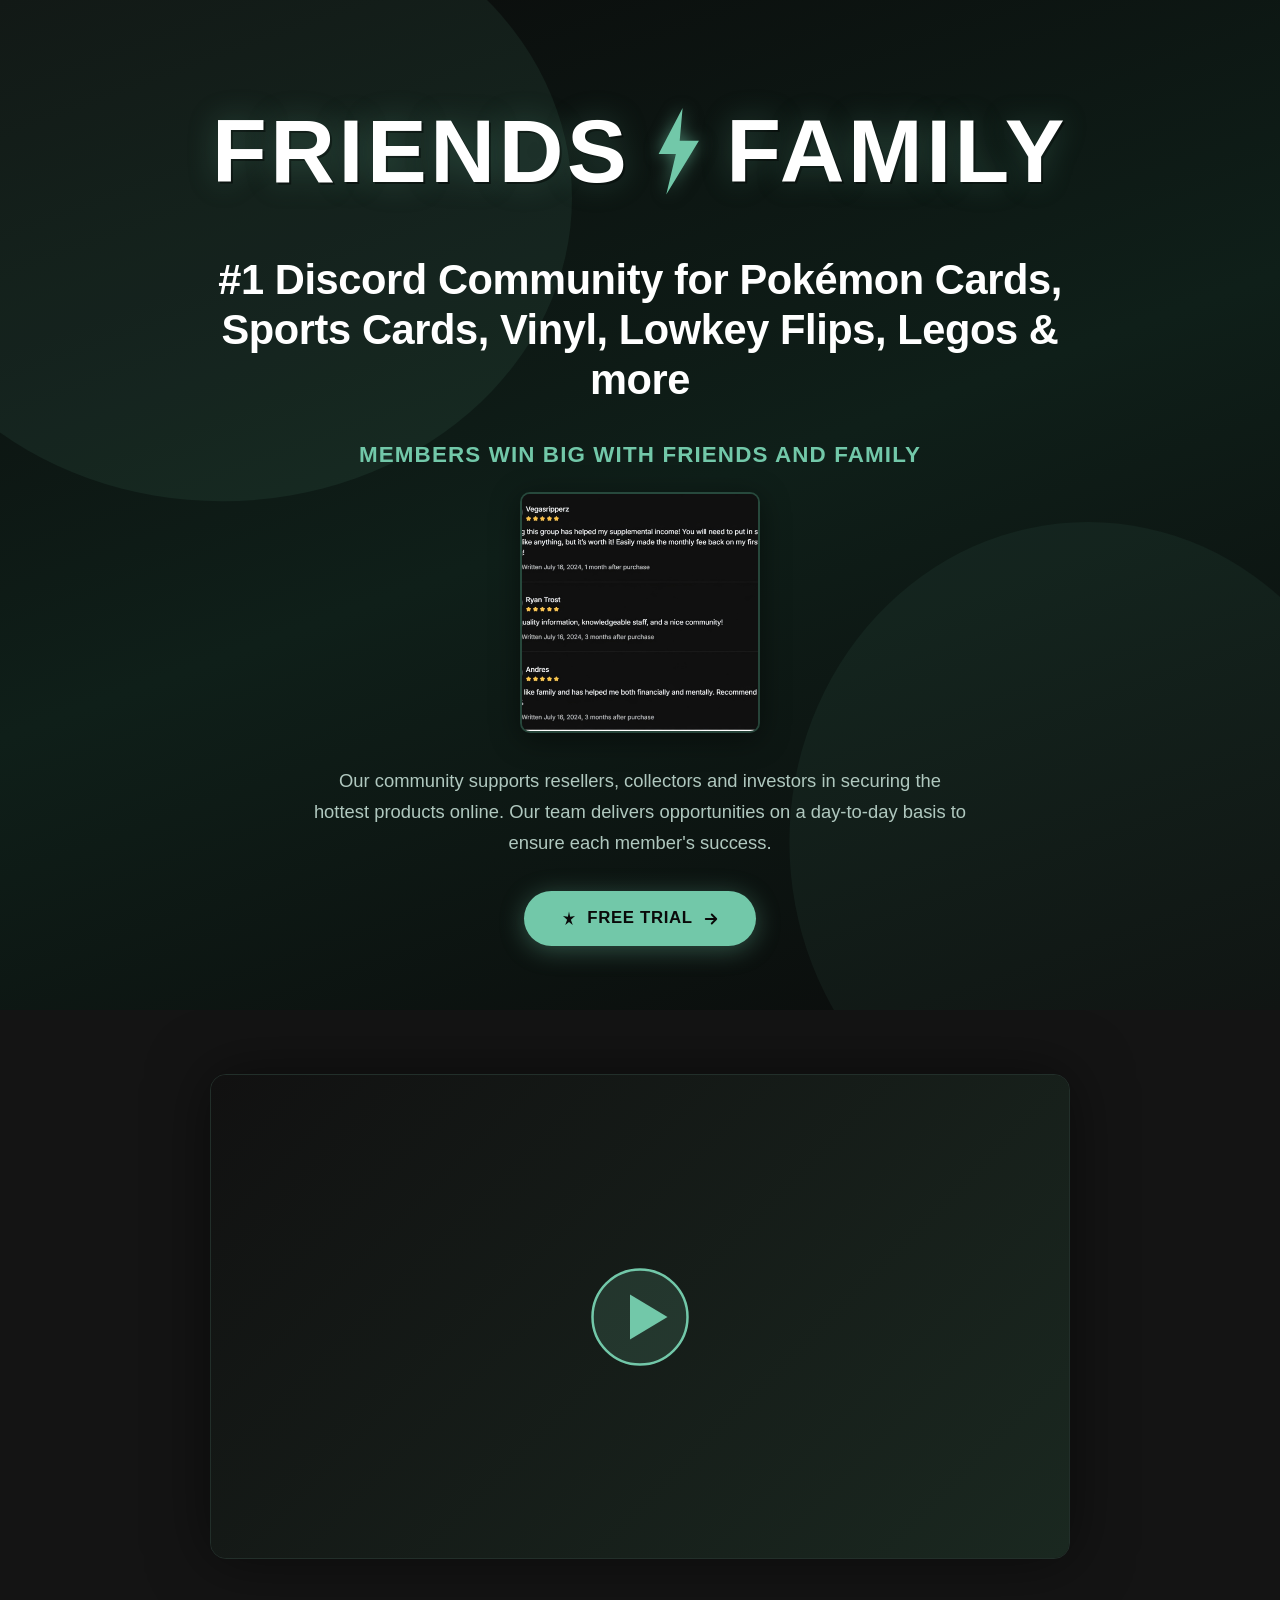
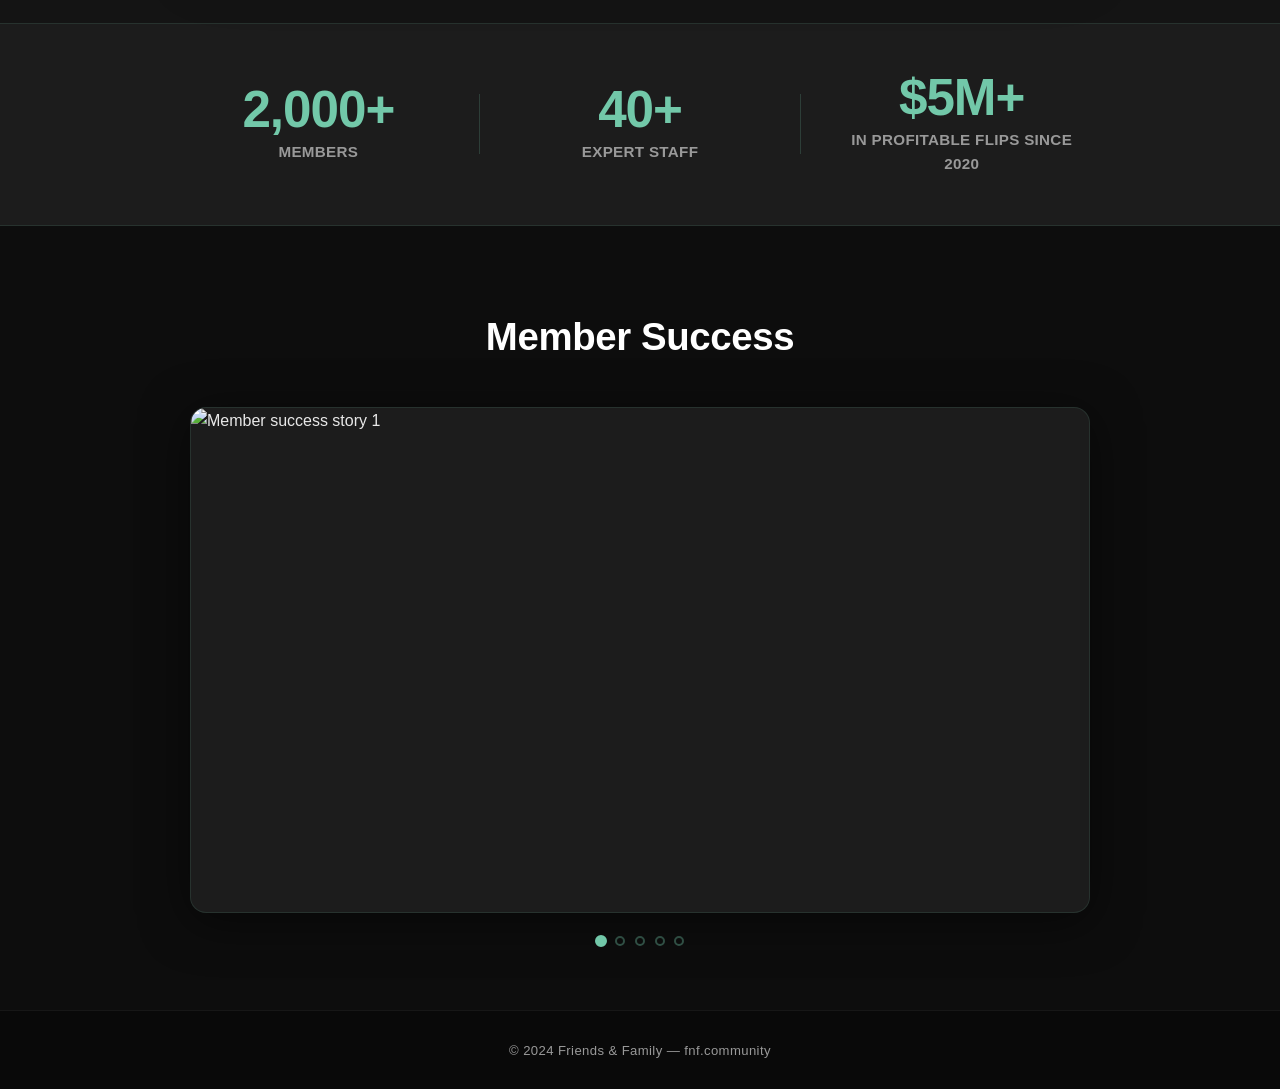
==== index.html @ 130d4a62 "Remove m1 and m5, keep only m2.jpg centered https://claude.ai/code/session_01FwGZG8piULNt3yxSwU5Fbh" ====
<!DOCTYPE html>
<html lang="en">
<head>
  <meta charset="UTF-8" />
  <meta name="viewport" content="width=device-width, initial-scale=1.0" />
  <title>Friends &amp; Family</title>
  <meta name="description" content="Friends &amp; Family — fnf.community" />
  <link rel="canonical" href="https://fnf.community/" />
  <meta property="og:title" content="Friends &amp; Family" />
  <meta property="og:url" content="https://fnf.community/" />
  <meta property="og:type" content="website" />
  <link rel="stylesheet" href="style.css" />
</head>
<body>

  <!-- ===== HERO BANNER ===== -->
  <section class="hero">
    <!-- Background decorative SVG blobs -->
    <svg class="hero-blob hero-blob--tl" viewBox="0 0 600 600" xmlns="http://www.w3.org/2000/svg" aria-hidden="true">
      <ellipse cx="300" cy="300" rx="300" ry="260" fill="#72c8a9" opacity="0.08"/>
    </svg>
    <svg class="hero-blob hero-blob--br" viewBox="0 0 600 600" xmlns="http://www.w3.org/2000/svg" aria-hidden="true">
      <ellipse cx="300" cy="300" rx="280" ry="300" fill="#72c8a9" opacity="0.06"/>
    </svg>

    <div class="hero-inner">
      <!-- Wordmark -->
      <div class="wordmark">
        <span class="word">FRIENDS</span>
        <svg class="bolt" viewBox="0 0 60 90" xmlns="http://www.w3.org/2000/svg" aria-hidden="true">
          <polygon points="35,0 10,48 28,48 18,90 52,34 32,34" />
        </svg>
        <span class="word">FAMILY</span>
      </div>

      <!-- Headline -->
      <h1 class="hero-headline">
        #1 Discord Community for Pokémon Cards, Sports Cards, Vinyl, Lowkey Flips, Legos &amp; more
      </h1>

      <!-- Member photos -->
      <div class="member-photos">
        <p class="member-photos-heading">Members WIN big with Friends and Family</p>
        <div class="member-photos-row">
          <img src="m2.jpg" alt="Member win" class="member-photo" />
        </div>
      </div>

      <!-- Sub-copy -->
      <p class="hero-sub">
        Our community supports resellers, collectors and investors in securing the hottest products online.
        Our team delivers opportunities on a day-to-day basis to ensure each member's success.
      </p>

      <!-- CTA Button -->
      <a class="cta-btn" href="https://tinyurl.com/tcgfree5" target="_blank" rel="noopener noreferrer">
        <!-- Left sparkle SVG -->
        <svg class="btn-svg btn-svg--left" viewBox="0 0 24 24" xmlns="http://www.w3.org/2000/svg" aria-hidden="true">
          <path d="M12 2 L13.5 9 L20 8 L14.5 13 L17 20 L12 16 L7 20 L9.5 13 L4 8 L10.5 9 Z"/>
        </svg>
        <span>Free Trial</span>
        <!-- Right arrow SVG -->
        <svg class="btn-svg btn-svg--right" viewBox="0 0 24 24" xmlns="http://www.w3.org/2000/svg" aria-hidden="true">
          <path d="M5 12 H19 M13 6 L19 12 L13 18" stroke-width="2.5" stroke-linecap="round" stroke-linejoin="round"/>
        </svg>
      </a>
    </div>
  </section>

  <!-- ===== VIDEO SECTION ===== -->
  <section class="video-section">
    <div class="video-wrapper">
      <div class="video-placeholder">
        <svg class="play-icon" viewBox="0 0 80 80" xmlns="http://www.w3.org/2000/svg" aria-hidden="true">
          <circle cx="40" cy="40" r="38" fill="rgba(114,200,169,0.15)" stroke="#72c8a9" stroke-width="2"/>
          <polygon points="32,22 32,58 62,40" fill="#72c8a9"/>
        </svg>
      </div>
    </div>
  </section>

  <!-- ===== STATS STRIP ===== -->
  <section class="stats-strip">
    <div class="stats-inner">
      <div class="stat">
        <span class="stat-number">2,000+</span>
        <span class="stat-label">Members</span>
      </div>
      <div class="stat-divider" aria-hidden="true"></div>
      <div class="stat">
        <span class="stat-number">40+</span>
        <span class="stat-label">Expert Staff</span>
      </div>
      <div class="stat-divider" aria-hidden="true"></div>
      <div class="stat">
        <span class="stat-number">$5M+</span>
        <span class="stat-label">in profitable flips since 2020</span>
      </div>
    </div>
  </section>

  <!-- ===== MEMBER SUCCESS CAROUSEL ===== -->
  <section class="member-success">
    <h2 class="section-title">Member Success</h2>
    <div class="carousel" role="region" aria-label="Member success stories">
      <div class="carousel-track">
        <div class="carousel-slide active">
          <img src="t1.png" alt="Member success story 1" />
        </div>
        <div class="carousel-slide">
          <img src="t2.png" alt="Member success story 2" />
        </div>
        <div class="carousel-slide">
          <img src="t3.png" alt="Member success story 3" />
        </div>
        <div class="carousel-slide">
          <img src="t4.png" alt="Member success story 4" />
        </div>
        <div class="carousel-slide">
          <img src="t5.png" alt="Member success story 5" />
        </div>
      </div>
      <!-- Dot indicators -->
      <div class="carousel-dots" aria-hidden="true">
        <button class="dot active" data-index="0"></button>
        <button class="dot" data-index="1"></button>
        <button class="dot" data-index="2"></button>
        <button class="dot" data-index="3"></button>
        <button class="dot" data-index="4"></button>
      </div>
    </div>
  </section>

  <!-- ===== FOOTER ===== -->
  <footer class="site-footer">
    <p>&copy; 2024 Friends &amp; Family &mdash; fnf.community</p>
  </footer>

  <script>
    (function () {
      const slides = document.querySelectorAll('.carousel-slide');
      const dots   = document.querySelectorAll('.dot');
      let current  = 0;

      function goTo(idx) {
        slides[current].classList.remove('active');
        dots[current].classList.remove('active');
        current = (idx + slides.length) % slides.length;
        slides[current].classList.add('active');
        dots[current].classList.add('active');
      }

      // Auto-advance every 1.5 s
      let timer = setInterval(() => goTo(current + 1), 1500);

      // Dot click
      dots.forEach(dot => {
        dot.addEventListener('click', () => {
          clearInterval(timer);
          goTo(Number(dot.dataset.index));
          timer = setInterval(() => goTo(current + 1), 1500);
        });
      });
    })();
  </script>

</body>
</html>
---- style.css ----
/* ===========================
   RESET & BASE
=========================== */
*, *::before, *::after {
  margin: 0;
  padding: 0;
  box-sizing: border-box;
}

:root {
  --green:   #72c8a9;
  --green-d: #4faa8a;
  --dark:    #0d0d0d;
  --dark-2:  #141414;
  --dark-3:  #1c1c1c;
  --text:    #e8e8e8;
  --muted:   #999;
  --white:   #ffffff;
}

html { scroll-behavior: smooth; }

body {
  font-family: 'Arial', 'Helvetica Neue', sans-serif;
  background-color: var(--dark);
  color: var(--text);
  line-height: 1.6;
  overflow-x: hidden;
}

/* ===========================
   HERO BANNER
=========================== */
.hero {
  position: relative;
  min-height: 100vh;
  display: flex;
  align-items: center;
  justify-content: center;
  background: linear-gradient(160deg, #0a0a0a 0%, #0f1f19 50%, #0a0a0a 100%);
  overflow: hidden;
  padding: 5rem 2rem 4rem;
}

/* Decorative blobs */
.hero-blob {
  position: absolute;
  pointer-events: none;
}
.hero-blob--tl {
  top: -15%;
  left: -10%;
  width: clamp(300px, 55vw, 700px);
}
.hero-blob--br {
  bottom: -15%;
  right: -10%;
  width: clamp(280px, 50vw, 650px);
}

.hero-inner {
  position: relative;
  z-index: 1;
  display: flex;
  flex-direction: column;
  align-items: center;
  text-align: center;
  max-width: 860px;
  gap: 2rem;
}

/* Wordmark */
.wordmark {
  display: flex;
  align-items: center;
  gap: clamp(0.4rem, 1.5vw, 1.2rem);
  user-select: none;
}

.word {
  font-family: 'Arial Black', 'Franklin Gothic Heavy', 'Impact', sans-serif;
  font-weight: 900;
  font-size: clamp(2.2rem, 7vw, 6.5rem);
  letter-spacing: 0.04em;
  color: var(--white);
  text-shadow:
    0 0 30px rgba(114, 200, 169, 0.25),
    2px 2px 0 rgba(0,0,0,0.6);
}

.bolt {
  width: clamp(1.6rem, 4.5vw, 4.5rem);
  flex-shrink: 0;
  fill: var(--green);
  filter:
    drop-shadow(0 0 8px rgba(114,200,169,0.6))
    drop-shadow(2px 2px 4px rgba(0,0,0,0.5));
}

/* Headline */
.hero-headline {
  font-family: 'Arial Black', 'Franklin Gothic Heavy', sans-serif;
  font-size: clamp(1.5rem, 3.5vw, 2.6rem);
  font-weight: 900;
  line-height: 1.2;
  color: var(--white);
  letter-spacing: -0.01em;
}

/* Sub-copy */
.hero-sub {
  font-size: clamp(0.95rem, 1.8vw, 1.15rem);
  color: #b0c8bf;
  max-width: 660px;
  line-height: 1.7;
}

/* CTA Button */
.cta-btn {
  display: inline-flex;
  align-items: center;
  gap: 0.6rem;
  padding: 0.9rem 2.2rem;
  background: var(--green);
  color: #0a0a0a;
  font-family: 'Arial Black', sans-serif;
  font-weight: 900;
  font-size: 1.05rem;
  letter-spacing: 0.04em;
  text-transform: uppercase;
  text-decoration: none;
  border-radius: 50px;
  transition: background 0.2s ease, transform 0.15s ease, box-shadow 0.2s ease;
  box-shadow: 0 4px 24px rgba(114,200,169,0.35);
}

.cta-btn:hover {
  background: var(--green-d);
  transform: translateY(-2px);
  box-shadow: 0 8px 32px rgba(114,200,169,0.45);
}

.cta-btn:active { transform: translateY(0); }

.btn-svg--left {
  width: 18px;
  height: 18px;
  fill: #0a0a0a;
  flex-shrink: 0;
}
.btn-svg--right {
  width: 18px;
  height: 18px;
  fill: none;
  stroke: #0a0a0a;
  flex-shrink: 0;
}

/* ===========================
   HERO MEMBER PHOTOS
=========================== */
.member-photos {
  display: flex;
  flex-direction: column;
  align-items: center;
  gap: 1.2rem;
  width: 100%;
}

.member-photos-heading {
  font-family: 'Arial Black', 'Franklin Gothic Heavy', sans-serif;
  font-size: clamp(1rem, 2.2vw, 1.4rem);
  font-weight: 900;
  color: var(--green);
  text-transform: uppercase;
  letter-spacing: 0.05em;
  text-align: center;
}

.member-photos-row {
  display: flex;
  flex-direction: row;
  justify-content: center;
  align-items: center;
  gap: clamp(0.8rem, 2vw, 1.5rem);
  width: 100%;
  flex-wrap: nowrap;
}

.member-photo {
  width: clamp(180px, 28%, 340px);
  aspect-ratio: 1 / 1;
  object-fit: cover;
  border-radius: 10px;
  border: 2px solid rgba(114,200,169,0.25);
  box-shadow: 0 6px 30px rgba(0,0,0,0.45);
  transition: transform 0.2s ease, box-shadow 0.2s ease;
  flex-shrink: 0;
}

.member-photo:hover {
  transform: translateY(-4px) scale(1.02);
  box-shadow: 0 12px 40px rgba(114,200,169,0.25);
}

/* ===========================
   VIDEO SECTION
=========================== */
.video-section {
  background: var(--dark-2);
  padding: 4rem 2rem;
  display: flex;
  justify-content: center;
}

.video-wrapper {
  width: 100%;
  max-width: 860px;
  border-radius: 16px;
  overflow: hidden;
  border: 1px solid rgba(114,200,169,0.15);
  box-shadow: 0 0 60px rgba(0,0,0,0.5);
}

.video-placeholder {
  width: 100%;
  aspect-ratio: 16 / 9;
  background: linear-gradient(135deg, #111 0%, #1a2820 100%);
  display: flex;
  align-items: center;
  justify-content: center;
}

.play-icon {
  width: clamp(60px, 10vw, 100px);
  cursor: pointer;
  transition: transform 0.2s ease;
}
.play-icon:hover { transform: scale(1.08); }

/* ===========================
   STATS STRIP
=========================== */
.stats-strip {
  background: var(--dark-3);
  border-top:    1px solid rgba(114,200,169,0.12);
  border-bottom: 1px solid rgba(114,200,169,0.12);
  padding: 3rem 2rem;
}

.stats-inner {
  max-width: 900px;
  margin: 0 auto;
  display: flex;
  align-items: center;
  justify-content: center;
  gap: 2rem;
  flex-wrap: wrap;
}

.stat {
  display: flex;
  flex-direction: column;
  align-items: center;
  text-align: center;
  flex: 1 1 200px;
  gap: 0.3rem;
}

.stat-number {
  font-family: 'Arial Black', 'Franklin Gothic Heavy', sans-serif;
  font-size: clamp(2rem, 5vw, 3.2rem);
  font-weight: 900;
  color: var(--green);
  line-height: 1;
  letter-spacing: -0.02em;
}

.stat-label {
  font-size: clamp(0.8rem, 1.5vw, 0.95rem);
  color: var(--muted);
  letter-spacing: 0.02em;
  text-transform: uppercase;
  font-weight: 600;
}

.stat-divider {
  width: 1px;
  height: 60px;
  background: rgba(114,200,169,0.2);
  flex-shrink: 0;
}

@media (max-width: 600px) {
  .stat-divider { display: none; }
  .stats-inner  { gap: 1.5rem; }
}

/* ===========================
   MEMBER SUCCESS CAROUSEL
=========================== */
.member-success {
  background: var(--dark);
  padding: 5rem 2rem 4rem;
}

.section-title {
  font-family: 'Arial Black', 'Franklin Gothic Heavy', sans-serif;
  font-size: clamp(1.6rem, 4vw, 2.4rem);
  font-weight: 900;
  color: var(--white);
  text-align: center;
  margin-bottom: 2.5rem;
  letter-spacing: -0.01em;
}

/* Carousel */
.carousel {
  position: relative;
  max-width: 900px;
  margin: 0 auto;
}

.carousel-track {
  position: relative;
  width: 100%;
  border-radius: 16px;
  overflow: hidden;
  background: var(--dark-3);
  aspect-ratio: 16 / 9;
  box-shadow: 0 8px 48px rgba(0,0,0,0.5);
  border: 1px solid rgba(114,200,169,0.12);
}

.carousel-slide {
  position: absolute;
  inset: 0;
  display: flex;
  align-items: center;
  justify-content: center;
  opacity: 0;
  transition: opacity 0.6s ease;
  pointer-events: none;
}

.carousel-slide.active {
  opacity: 1;
  pointer-events: auto;
}

.carousel-slide img {
  width: 100%;
  height: 100%;
  object-fit: cover;
  display: block;
}

/* Dots */
.carousel-dots {
  display: flex;
  justify-content: center;
  gap: 0.6rem;
  margin-top: 1.4rem;
}

.dot {
  width: 10px;
  height: 10px;
  border-radius: 50%;
  border: 2px solid rgba(114,200,169,0.4);
  background: transparent;
  cursor: pointer;
  padding: 0;
  transition: background 0.25s ease, border-color 0.25s ease, transform 0.2s ease;
}

.dot.active {
  background: var(--green);
  border-color: var(--green);
  transform: scale(1.2);
}

.dot:hover:not(.active) {
  border-color: var(--green);
}

/* ===========================
   FOOTER
=========================== */
.site-footer {
  background: #090909;
  border-top: 1px solid rgba(255,255,255,0.06);
  padding: 1.8rem 2rem;
  text-align: center;
  color: var(--muted);
  font-size: 0.82rem;
  letter-spacing: 0.03em;
}
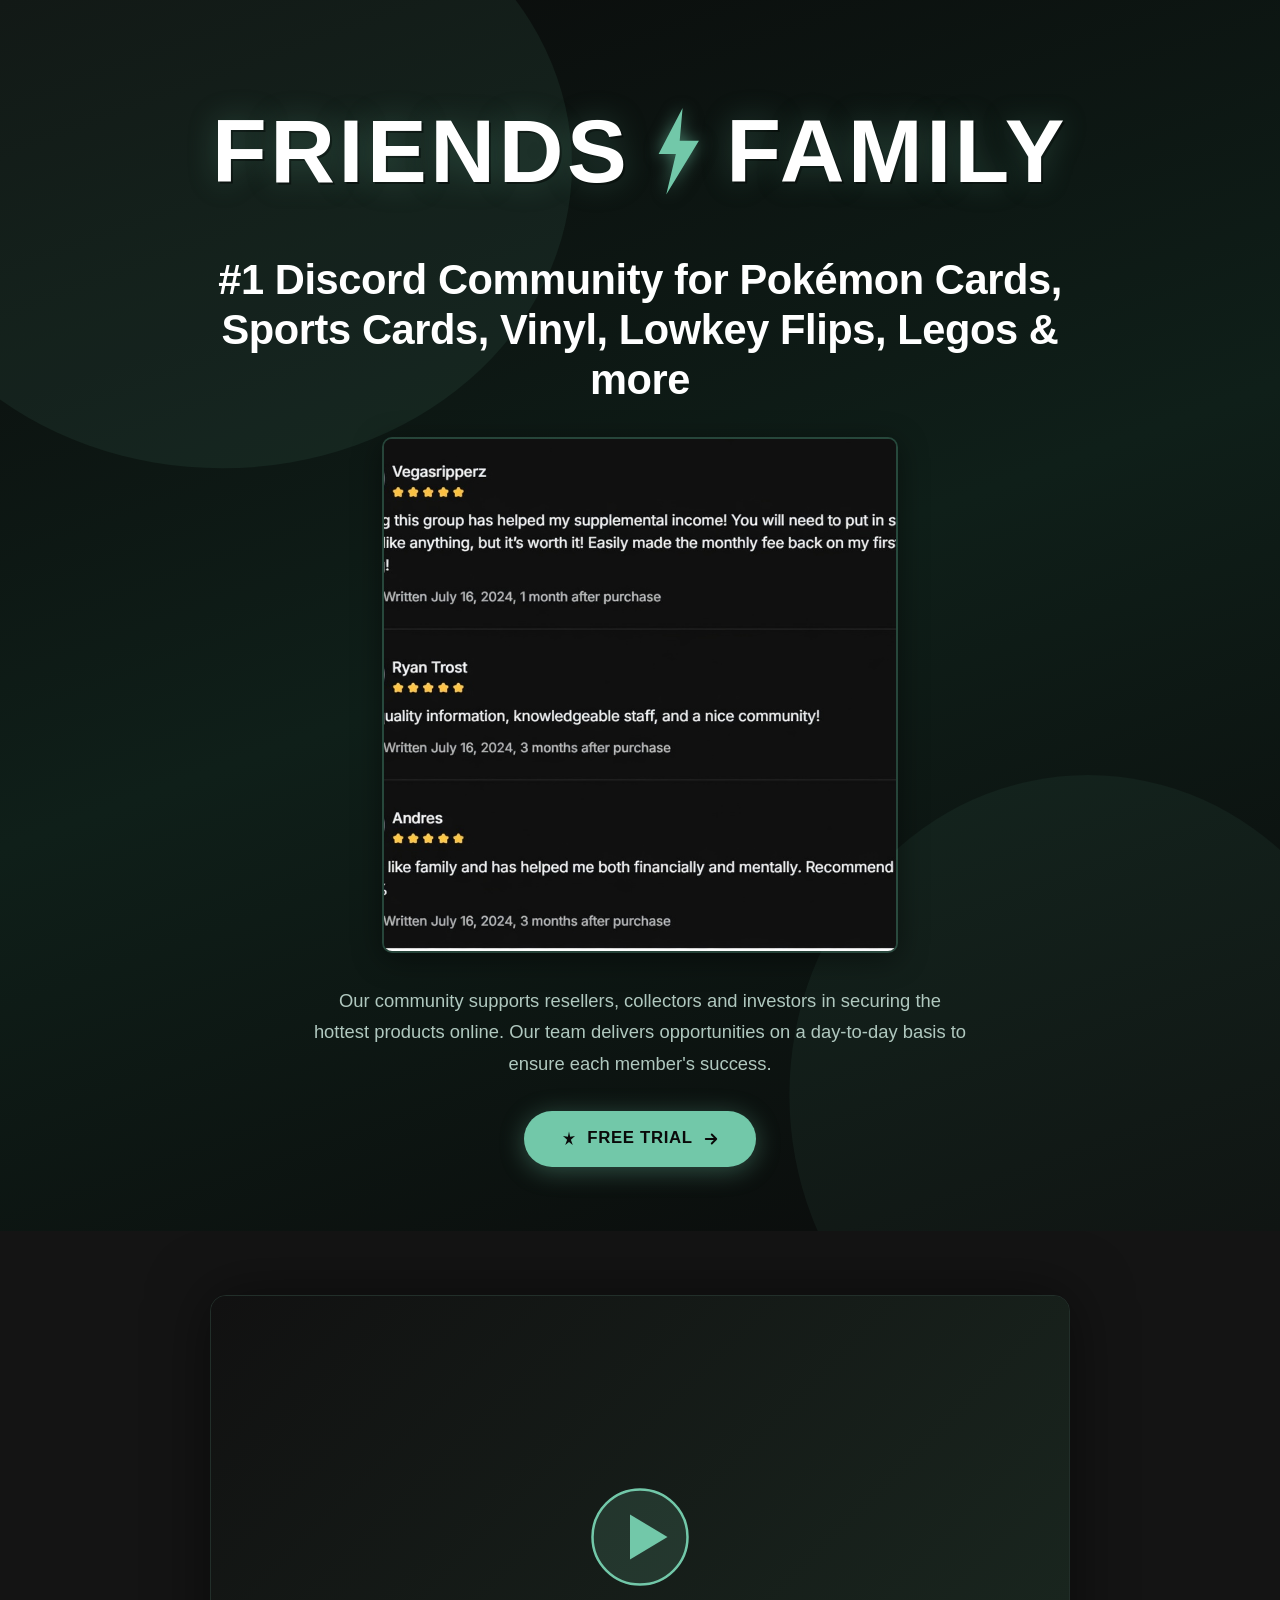
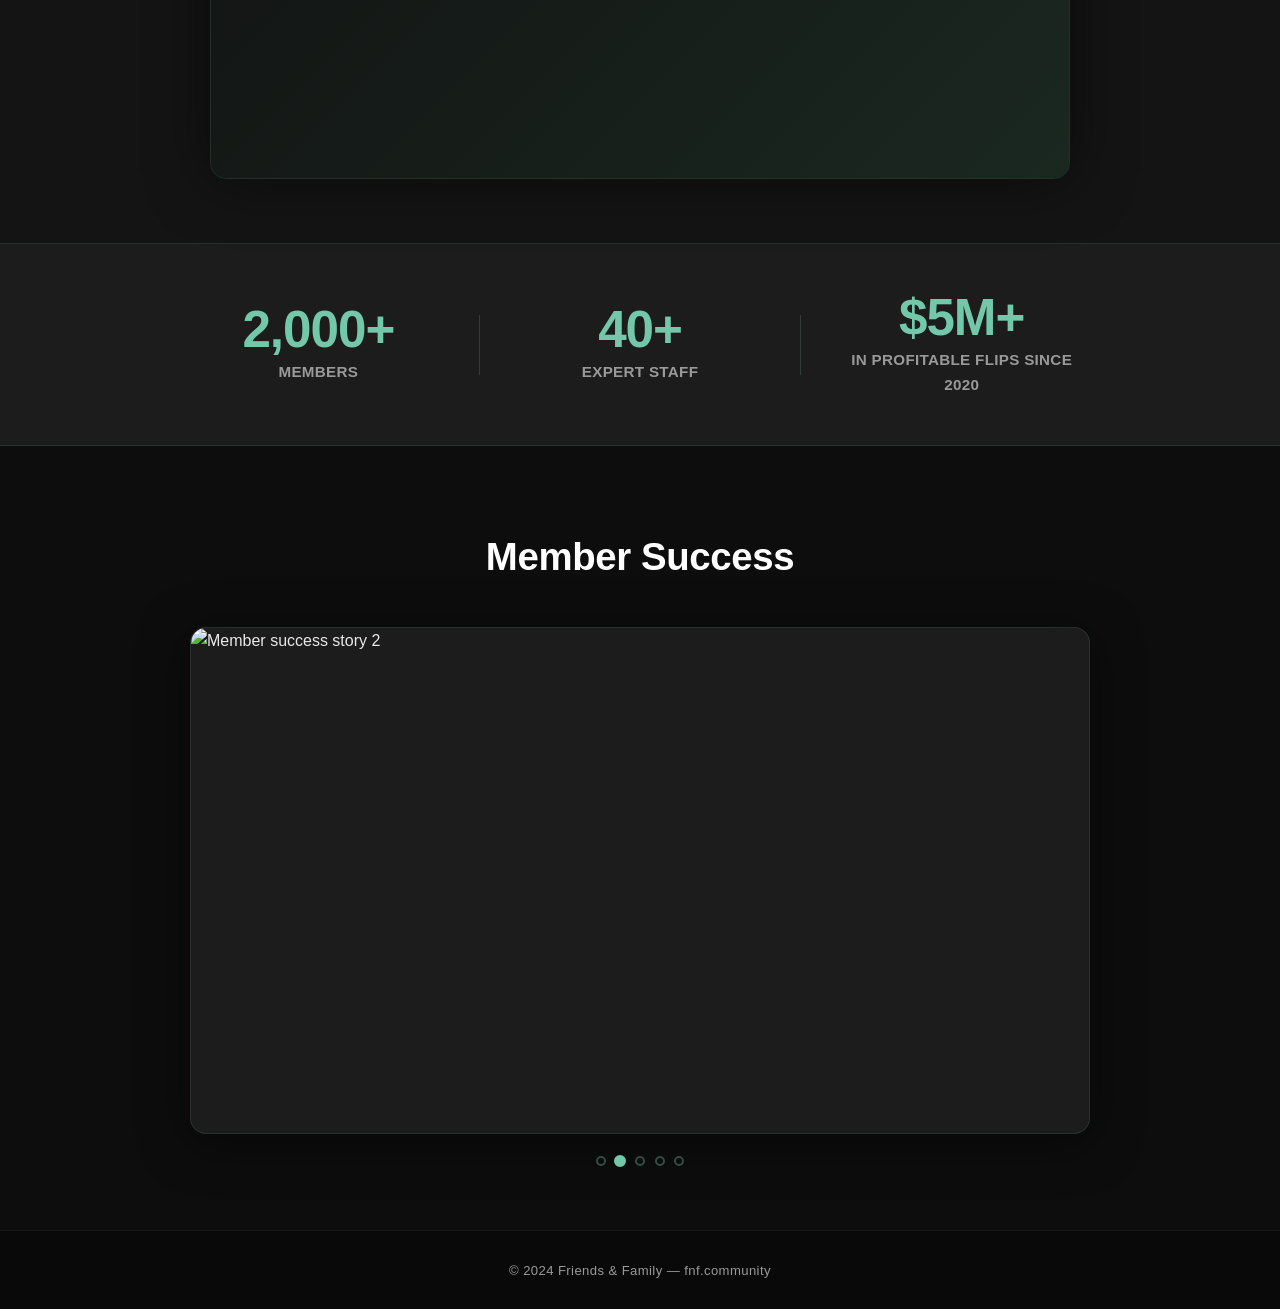
==== commit aeb7dc8d: "Remove member photos heading text https://claude.ai/code/session_01FwGZG8piULNt3yxSwU5Fbh" ====
--- a/index.html
+++ b/index.html
@@ -40,8 +40,7 @@
 
       <!-- Member photos -->
       <div class="member-photos">
-        <p class="member-photos-heading">Members WIN big with Friends and Family</p>
-        <div class="member-photos-row">
+<div class="member-photos-row">
           <img src="m2.jpg" alt="Member win" class="member-photo" />
         </div>
       </div>
--- a/style.css
+++ b/style.css
@@ -188,7 +188,7 @@
 }
 
 .member-photo {
-  width: clamp(180px, 28%, 340px);
+  width: clamp(280px, 60%, 560px);
   aspect-ratio: 1 / 1;
   object-fit: cover;
   border-radius: 10px;
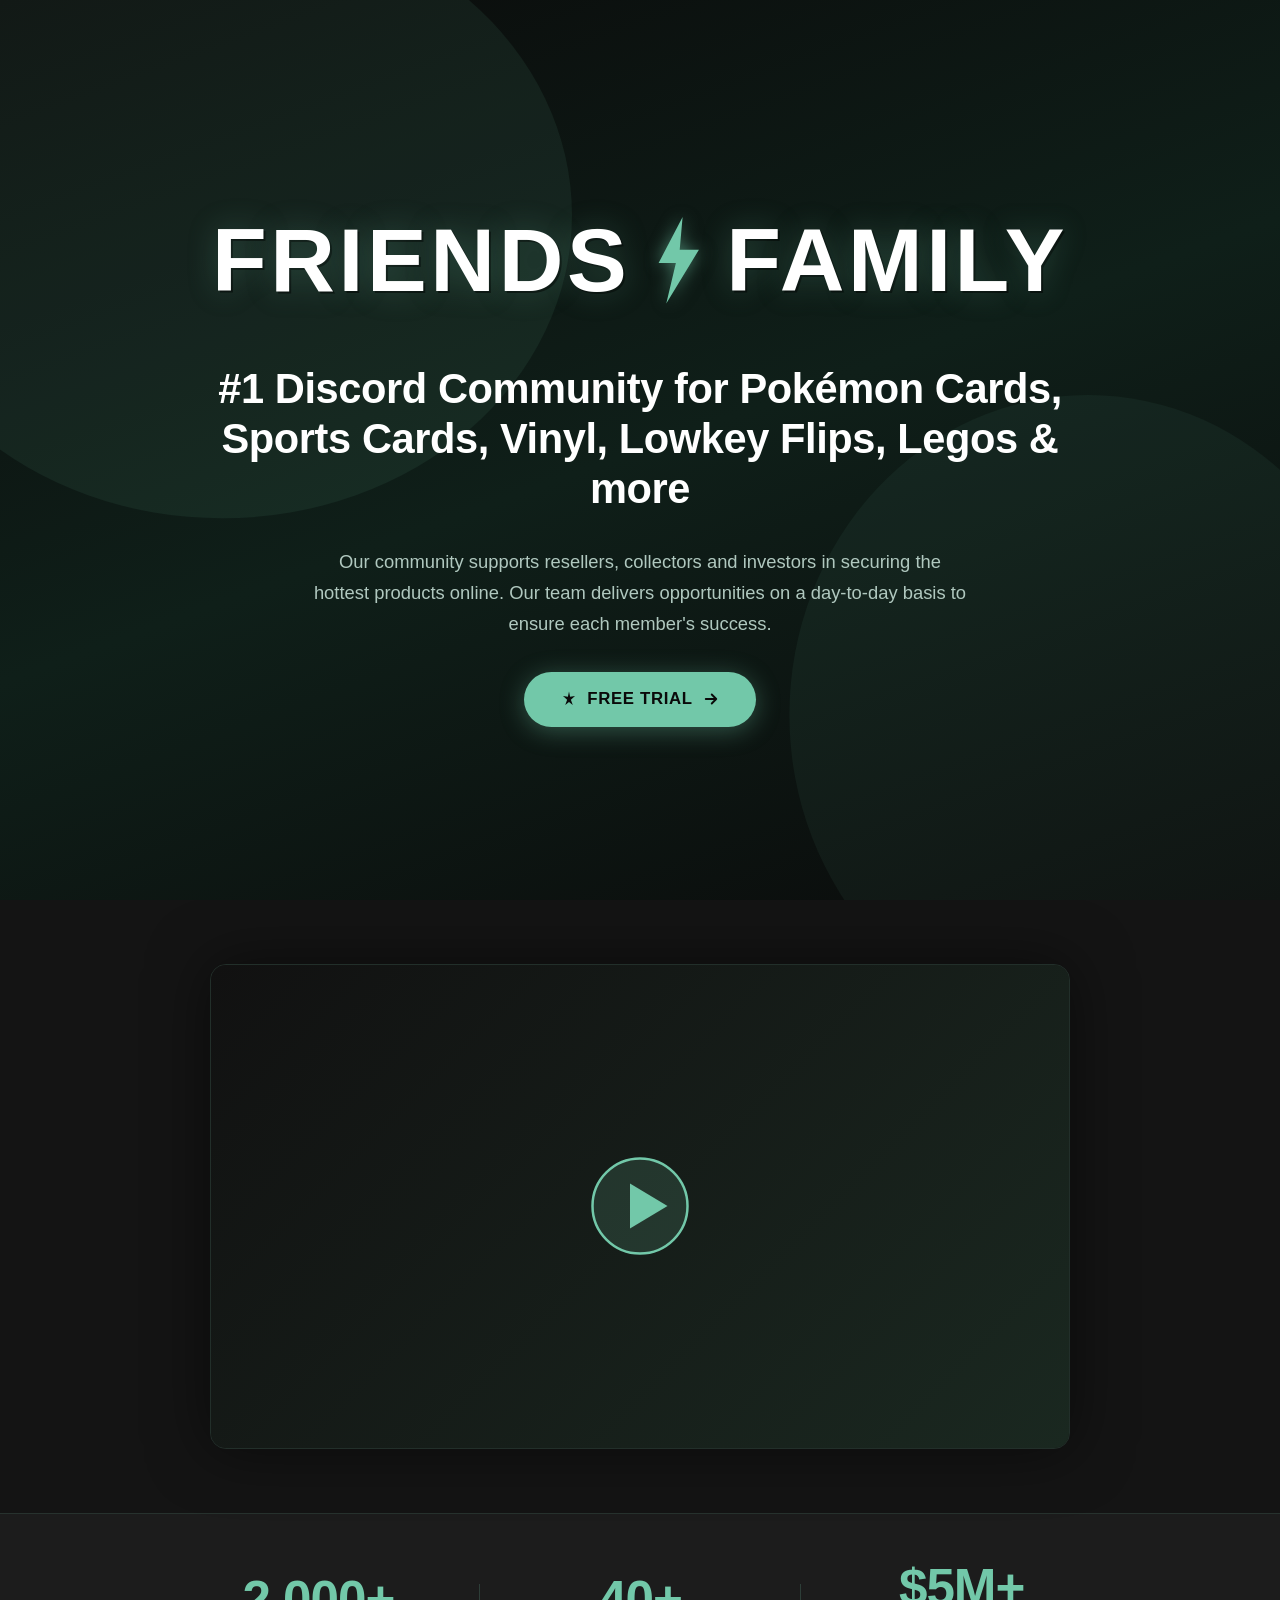
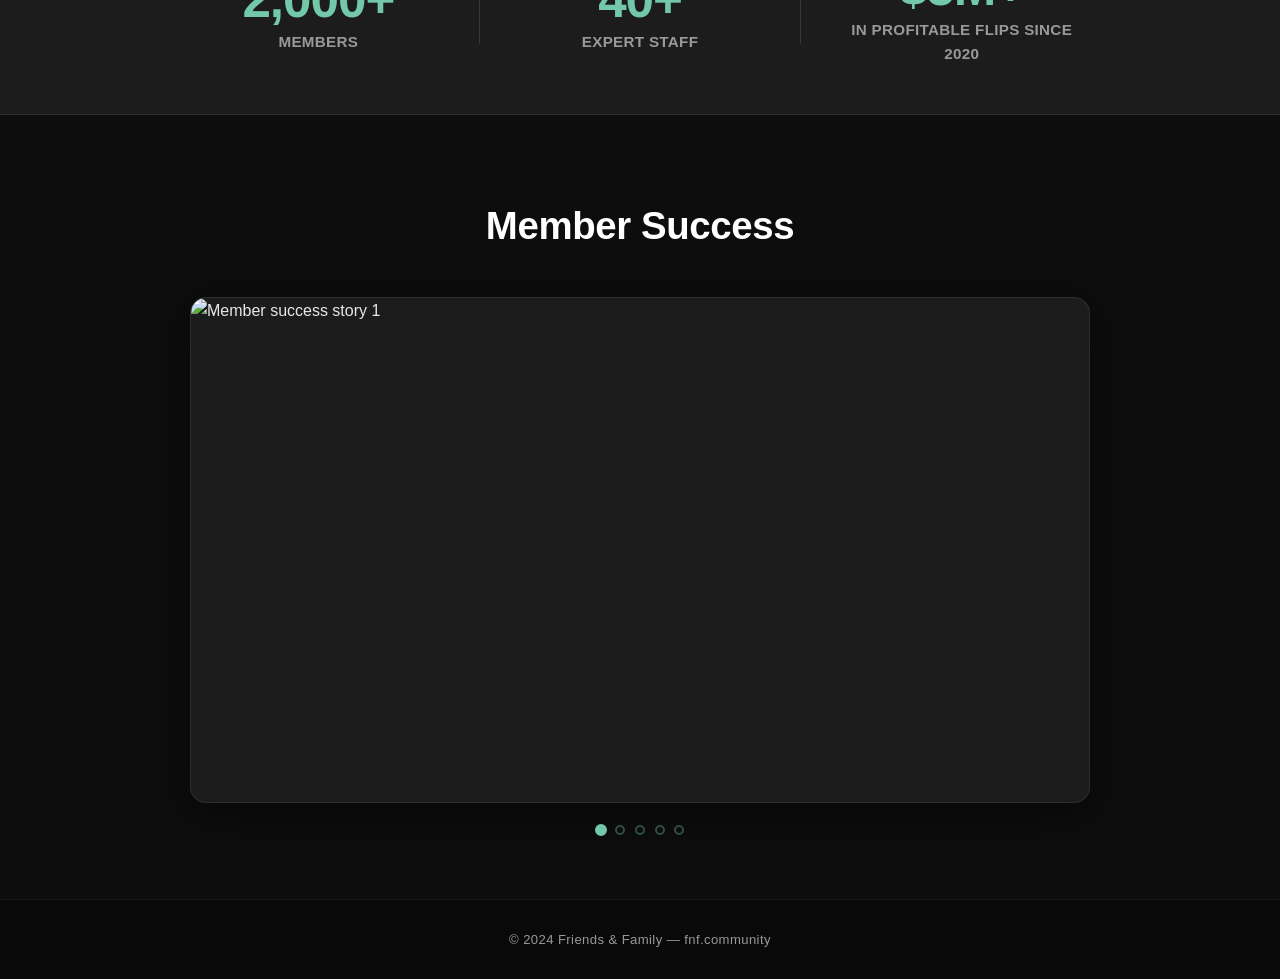
==== commit c355ca9c: "Remove member photo from hero section https://claude.ai/code/session_01R6TU8vfzauXHQHrkyyg5q9" ====
--- a/index.html
+++ b/index.html
@@ -37,13 +37,6 @@
       <h1 class="hero-headline">
         #1 Discord Community for Pokémon Cards, Sports Cards, Vinyl, Lowkey Flips, Legos &amp; more
       </h1>
-
-      <!-- Member photos -->
-      <div class="member-photos">
-<div class="member-photos-row">
-          <img src="m2.jpg" alt="Member win" class="member-photo" />
-        </div>
-      </div>
 
       <!-- Sub-copy -->
       <p class="hero-sub">
--- a/style.css
+++ b/style.css
@@ -188,9 +188,9 @@
 }
 
 .member-photo {
-  width: clamp(280px, 60%, 560px);
-  aspect-ratio: 1 / 1;
-  object-fit: cover;
+  width: clamp(360px, 85%, 860px);
+  height: auto;
+  object-fit: unset;
   border-radius: 10px;
   border: 2px solid rgba(114,200,169,0.25);
   box-shadow: 0 6px 30px rgba(0,0,0,0.45);
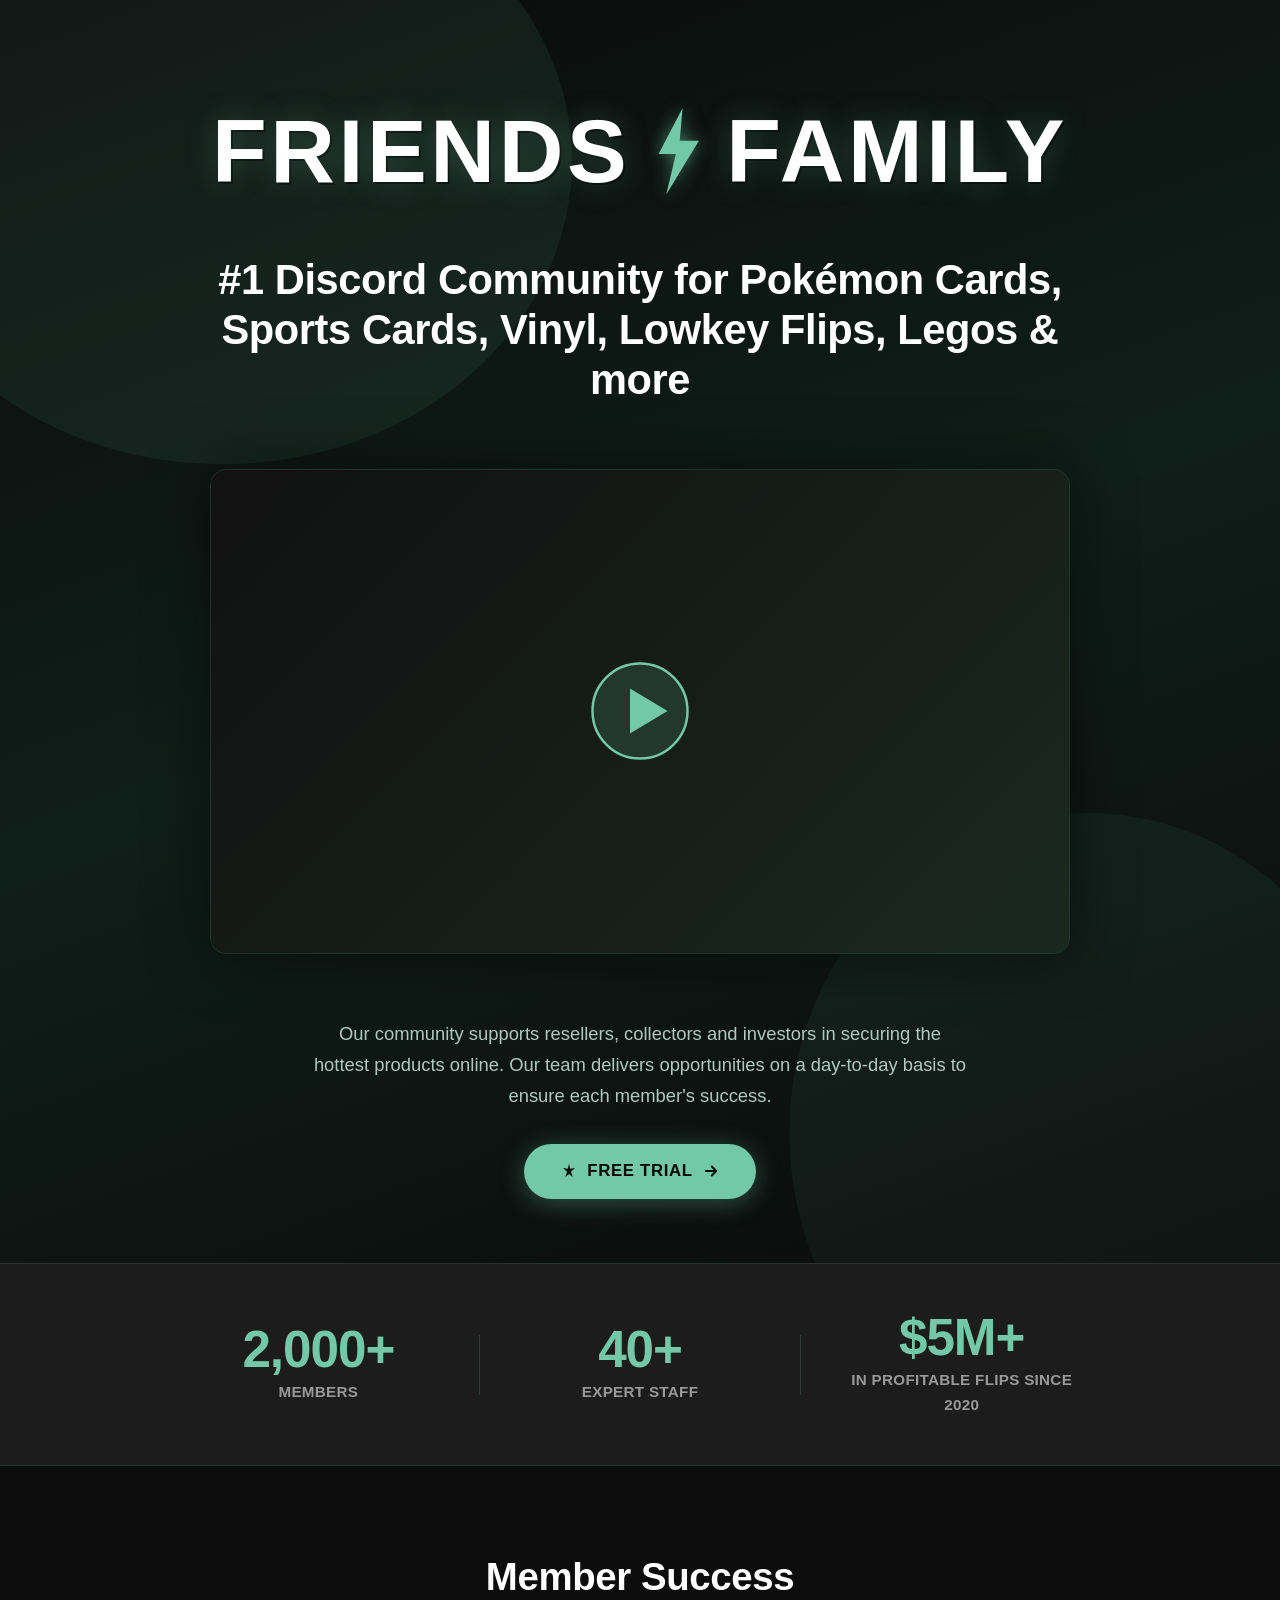
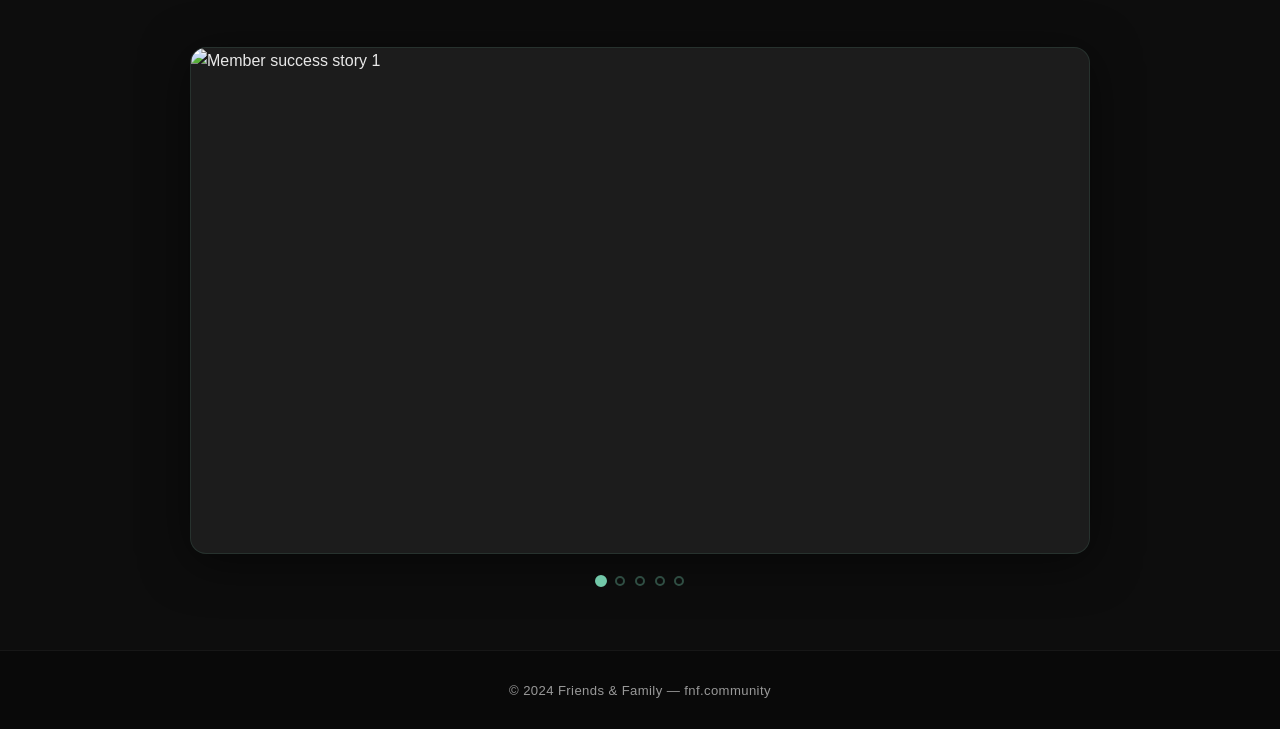
==== commit 5d334463: "Move video under hero headline section" ====
--- a/index.html
+++ b/index.html
@@ -38,6 +38,18 @@
         #1 Discord Community for Pokémon Cards, Sports Cards, Vinyl, Lowkey Flips, Legos &amp; more
       </h1>
 
+      <!-- Video -->
+      <div class="hero-video-wrapper">
+        <div class="video-wrapper">
+          <div class="video-placeholder">
+            <svg class="play-icon" viewBox="0 0 80 80" xmlns="http://www.w3.org/2000/svg" aria-hidden="true">
+              <circle cx="40" cy="40" r="38" fill="rgba(114,200,169,0.15)" stroke="#72c8a9" stroke-width="2"/>
+              <polygon points="32,22 32,58 62,40" fill="#72c8a9"/>
+            </svg>
+          </div>
+        </div>
+      </div>
+
       <!-- Sub-copy -->
       <p class="hero-sub">
         Our community supports resellers, collectors and investors in securing the hottest products online.
@@ -56,18 +68,6 @@
           <path d="M5 12 H19 M13 6 L19 12 L13 18" stroke-width="2.5" stroke-linecap="round" stroke-linejoin="round"/>
         </svg>
       </a>
-    </div>
-  </section>
-
-  <!-- ===== VIDEO SECTION ===== -->
-  <section class="video-section">
-    <div class="video-wrapper">
-      <div class="video-placeholder">
-        <svg class="play-icon" viewBox="0 0 80 80" xmlns="http://www.w3.org/2000/svg" aria-hidden="true">
-          <circle cx="40" cy="40" r="38" fill="rgba(114,200,169,0.15)" stroke="#72c8a9" stroke-width="2"/>
-          <polygon points="32,22 32,58 62,40" fill="#72c8a9"/>
-        </svg>
-      </div>
     </div>
   </section>
 
--- a/style.css
+++ b/style.css
@@ -213,6 +213,13 @@
   justify-content: center;
 }
 
+.hero-video-wrapper {
+  width: 100%;
+  display: flex;
+  justify-content: center;
+  margin: 2rem 0;
+}
+
 .video-wrapper {
   width: 100%;
   max-width: 860px;
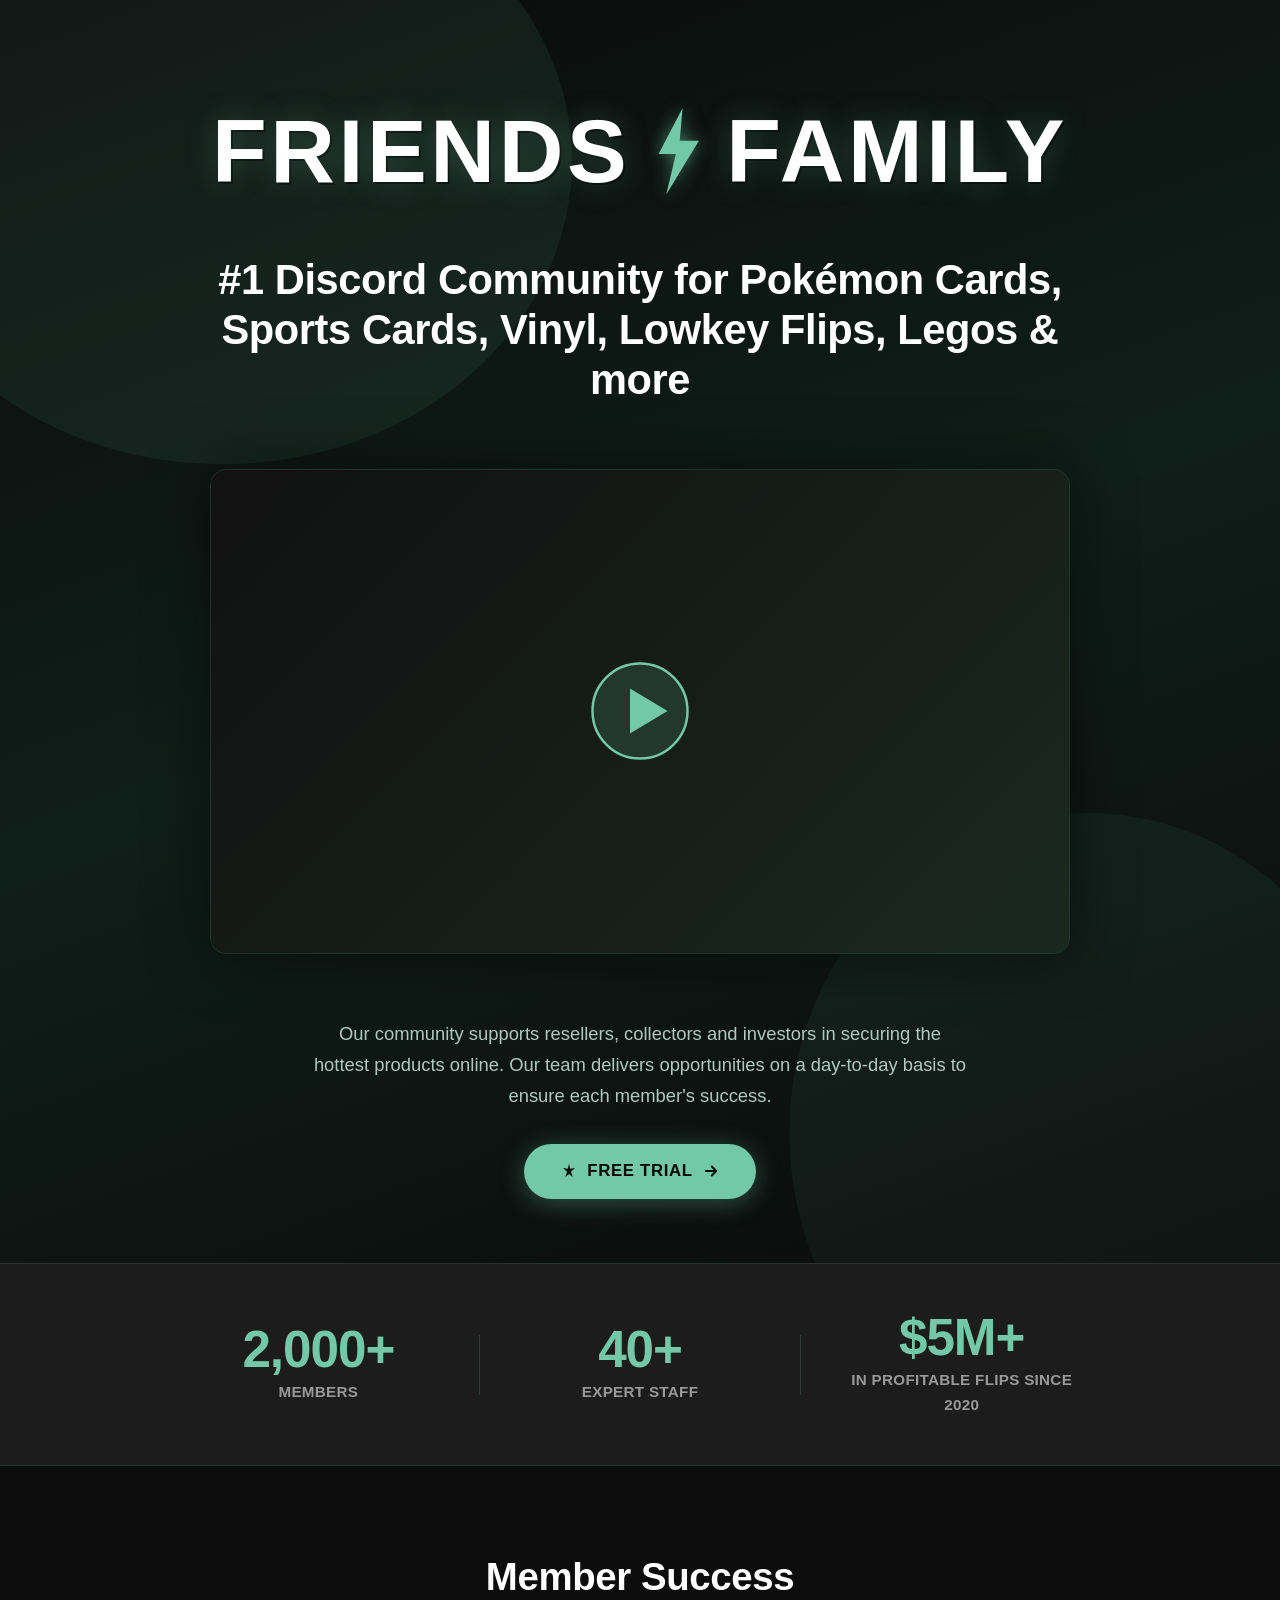
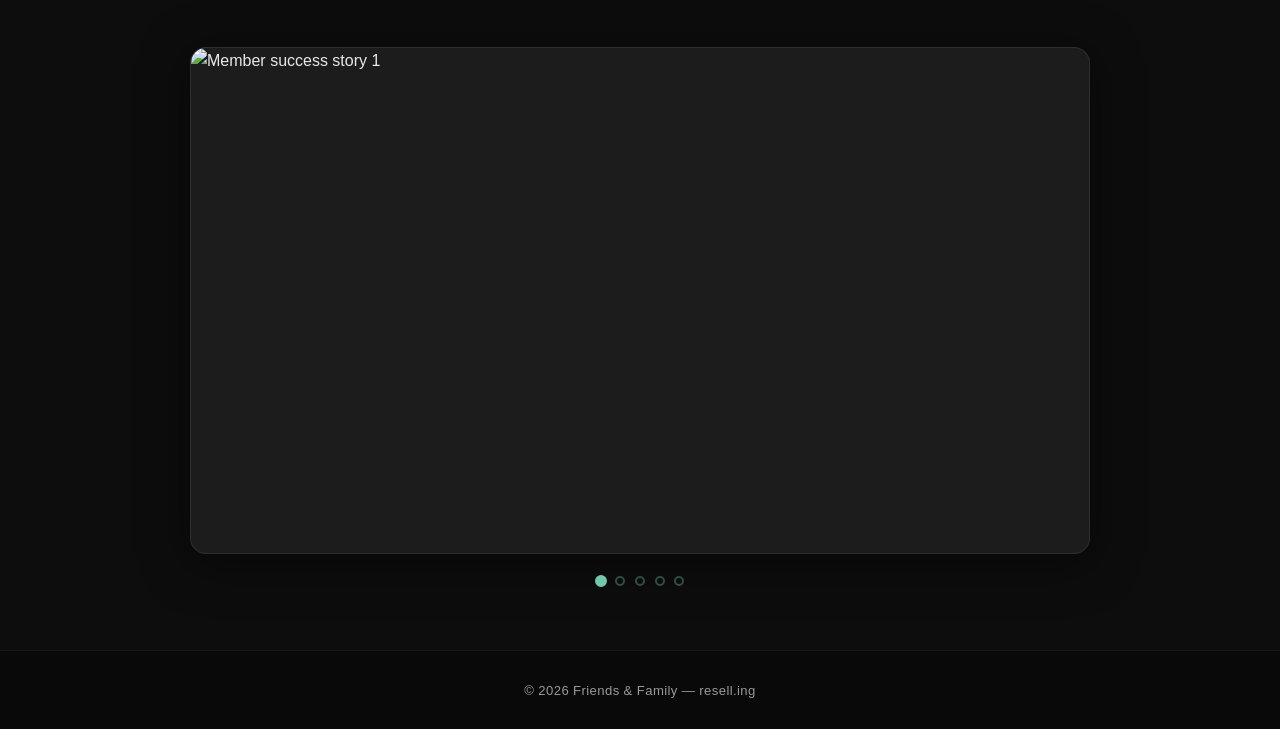
==== commit 42e12607: "Update domain references from fnf.community to resell.ing" ====
--- a/index.html
+++ b/index.html
@@ -4,10 +4,10 @@
   <meta charset="UTF-8" />
   <meta name="viewport" content="width=device-width, initial-scale=1.0" />
   <title>Friends &amp; Family</title>
-  <meta name="description" content="Friends &amp; Family — fnf.community" />
-  <link rel="canonical" href="https://fnf.community/" />
+  <meta name="description" content="Friends &amp; Family — resell.ing" />
+  <link rel="canonical" href="https://resell.ing/" />
   <meta property="og:title" content="Friends &amp; Family" />
-  <meta property="og:url" content="https://fnf.community/" />
+  <meta property="og:url" content="https://resell.ing/" />
   <meta property="og:type" content="website" />
   <link rel="stylesheet" href="style.css" />
 </head>
@@ -125,7 +125,7 @@
 
   <!-- ===== FOOTER ===== -->
   <footer class="site-footer">
-    <p>&copy; 2024 Friends &amp; Family &mdash; fnf.community</p>
+    <p>&copy; 2026 Friends &amp; Family &mdash; resell.ing</p>
   </footer>
 
   <script>
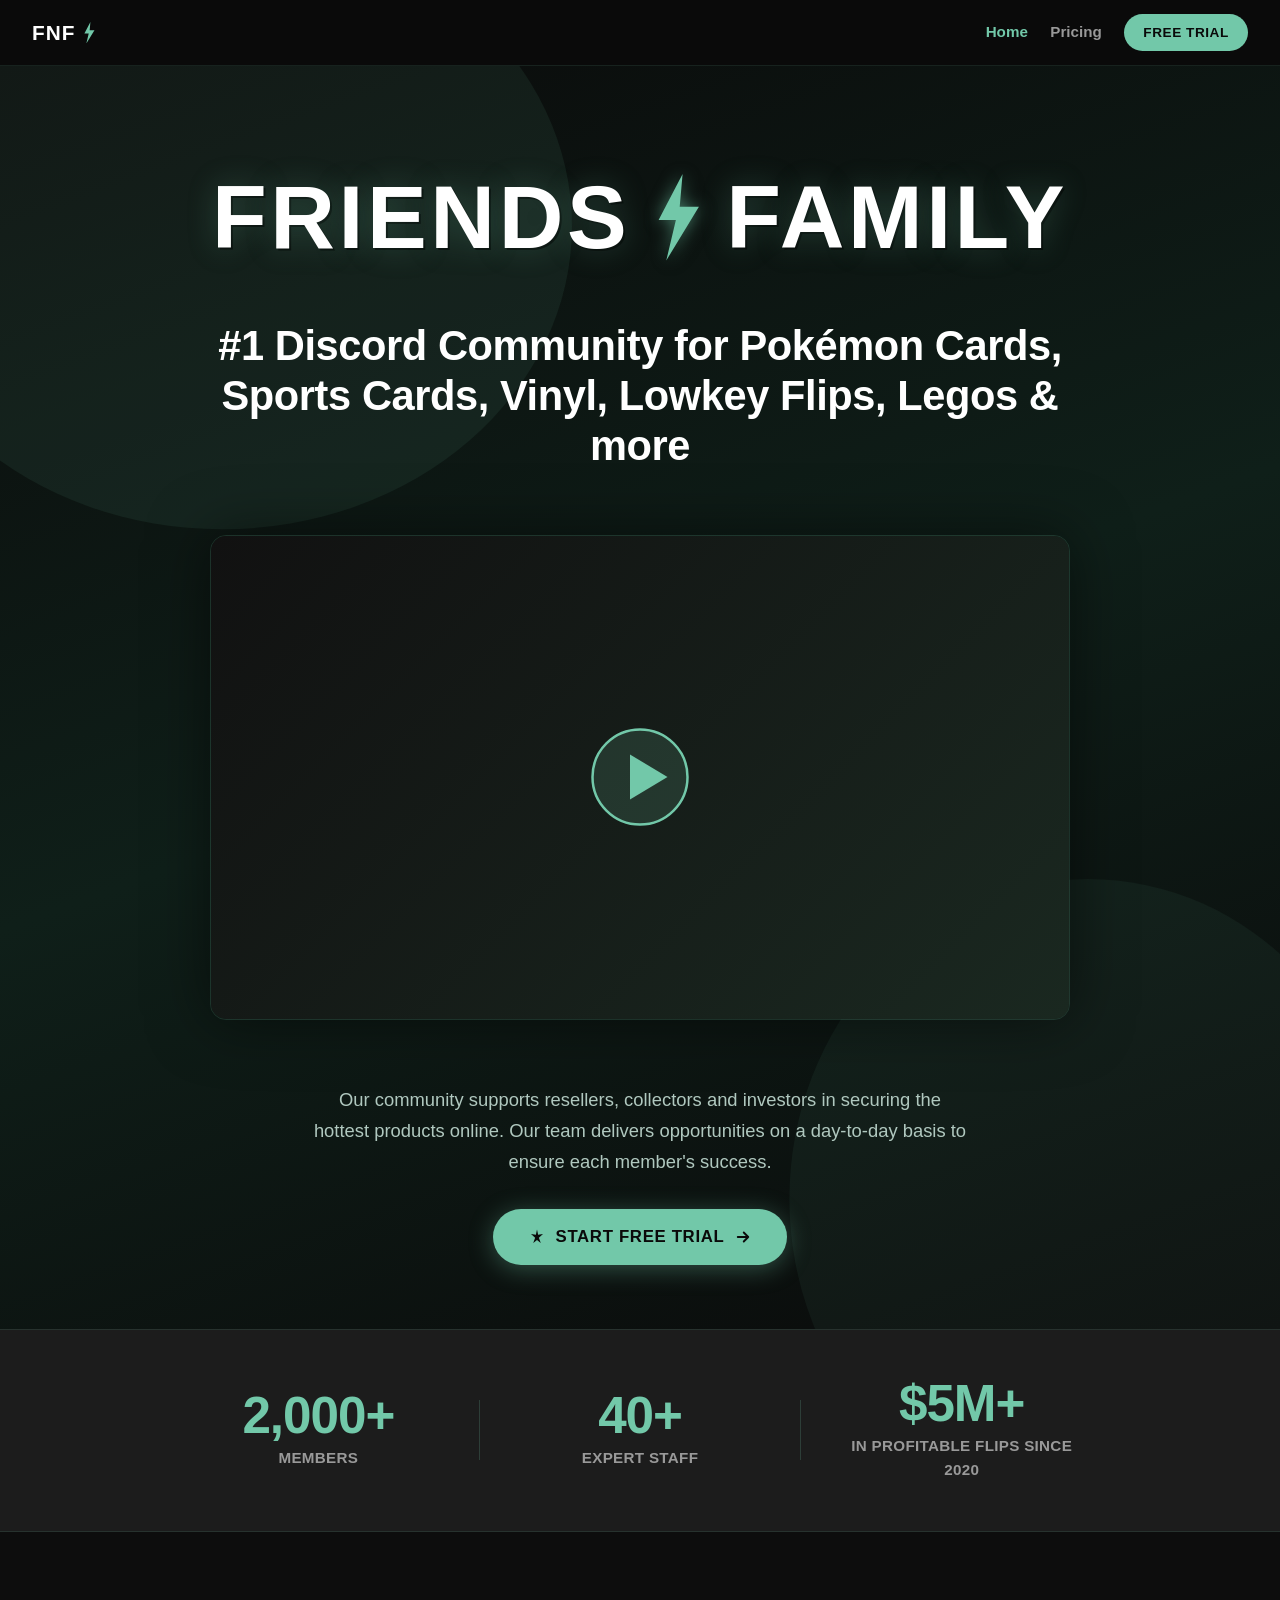
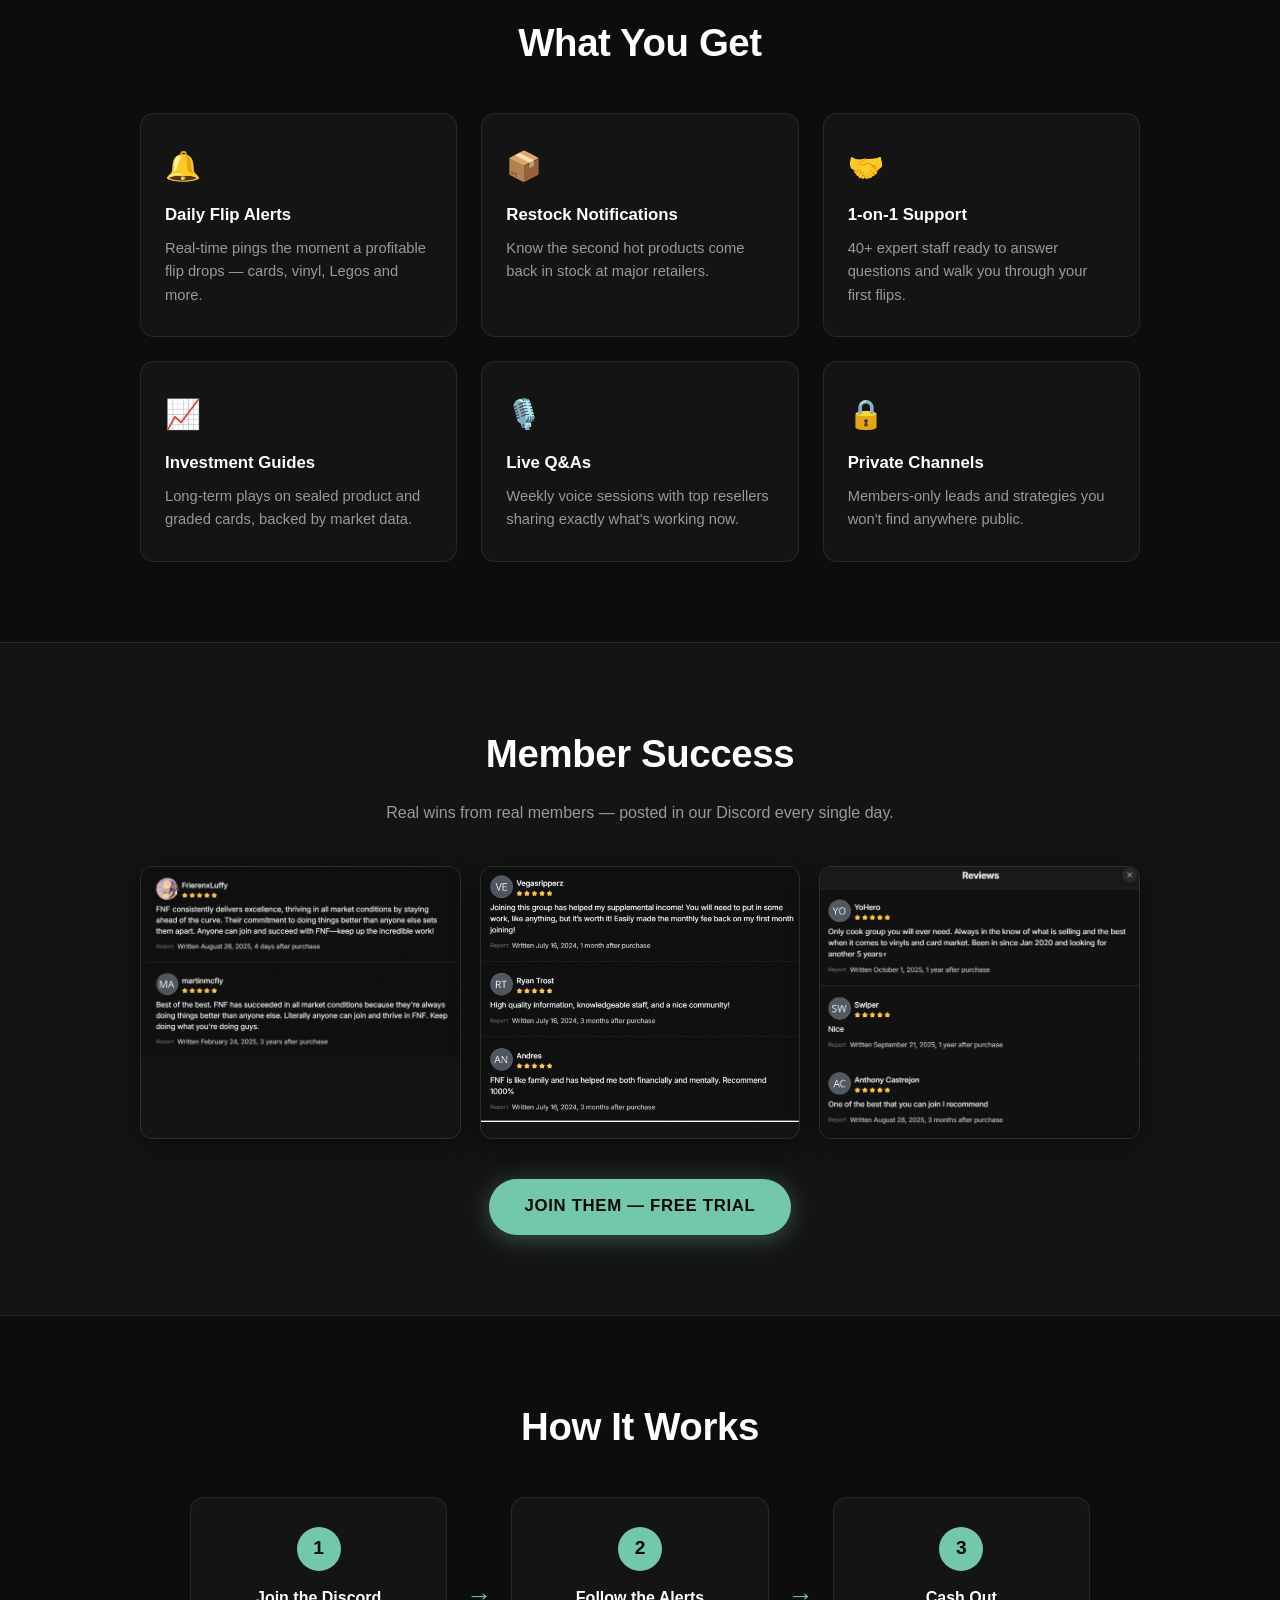
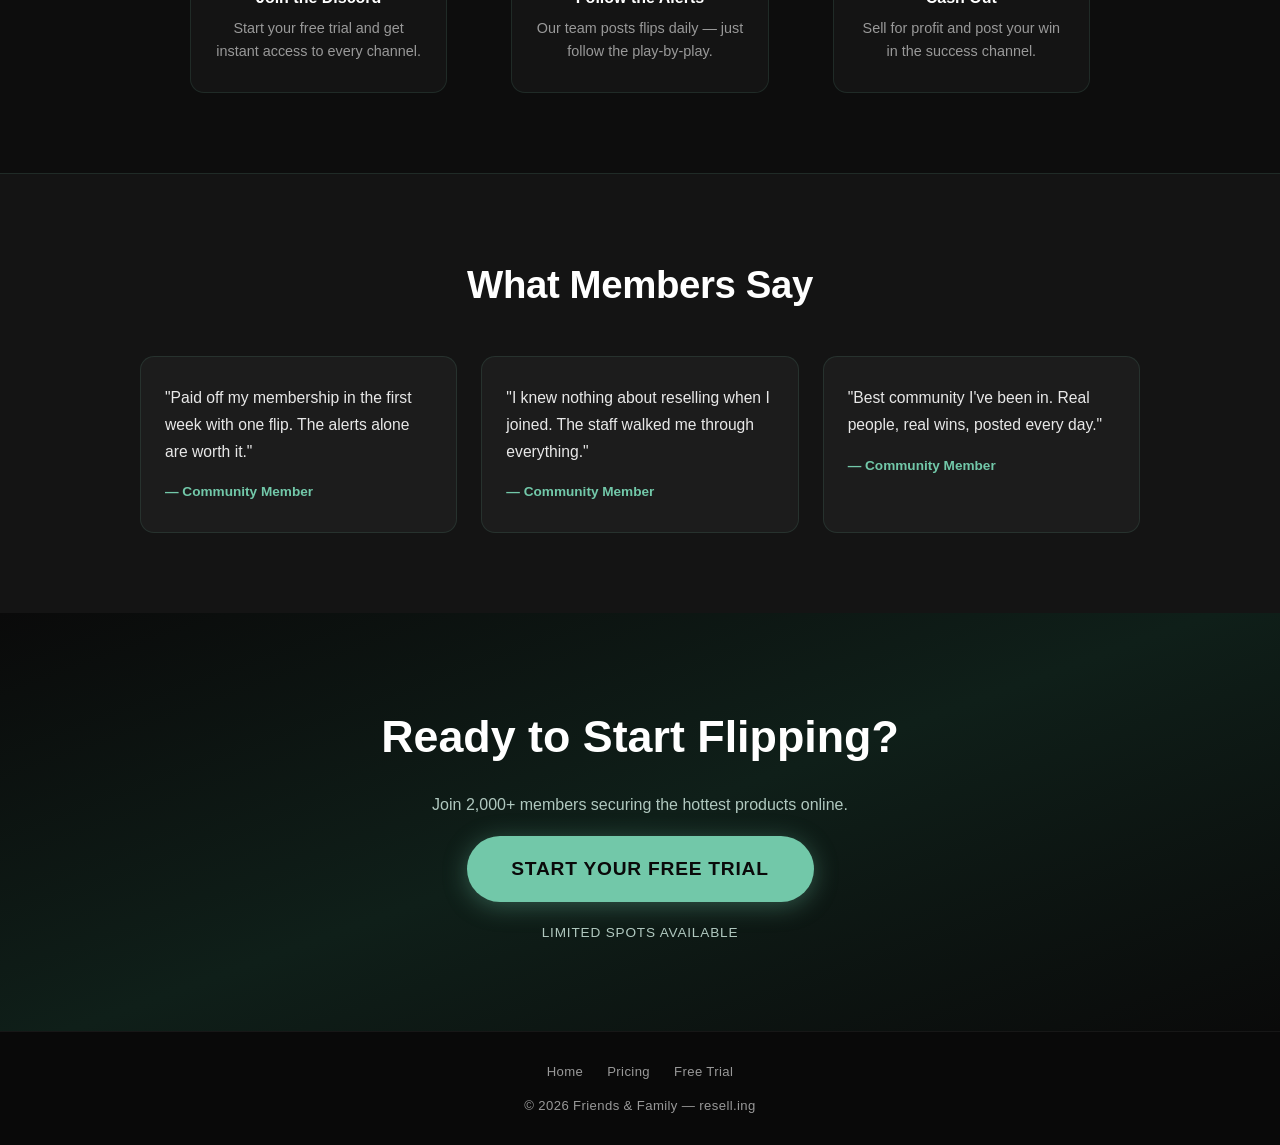
==== commit 429cd34d: "Build out sales landing page and pricing page - Add sticky nav with Home/Pricing links and Free Tria" ====
--- a/index.html
+++ b/index.html
@@ -3,15 +3,30 @@
 <head>
   <meta charset="UTF-8" />
   <meta name="viewport" content="width=device-width, initial-scale=1.0" />
-  <title>Friends &amp; Family</title>
-  <meta name="description" content="Friends &amp; Family — resell.ing" />
+  <title>Friends &amp; Family — Reselling Community</title>
+  <meta name="description" content="The #1 Discord community for reselling — Pokémon cards, sports cards, vinyl, lowkey flips, Legos &amp; more. resell.ing" />
   <link rel="canonical" href="https://resell.ing/" />
-  <meta property="og:title" content="Friends &amp; Family" />
+  <meta property="og:title" content="Friends &amp; Family — Reselling Community" />
   <meta property="og:url" content="https://resell.ing/" />
   <meta property="og:type" content="website" />
   <link rel="stylesheet" href="style.css" />
 </head>
 <body>
+
+  <!-- ===== NAV ===== -->
+  <nav class="site-nav">
+    <a class="nav-brand" href="index.html">
+      <span class="nav-brand-word">FNF</span>
+      <svg class="nav-bolt" viewBox="0 0 60 90" xmlns="http://www.w3.org/2000/svg" aria-hidden="true">
+        <polygon points="35,0 10,48 28,48 18,90 52,34 32,34" />
+      </svg>
+    </a>
+    <div class="nav-links">
+      <a href="index.html" class="nav-link active">Home</a>
+      <a href="pricing.html" class="nav-link">Pricing</a>
+      <a class="nav-cta" href="https://tinyurl.com/tcgfree5" target="_blank" rel="noopener noreferrer">Free Trial</a>
+    </div>
+  </nav>
 
   <!-- ===== HERO BANNER ===== -->
   <section class="hero">
@@ -58,12 +73,10 @@
 
       <!-- CTA Button -->
       <a class="cta-btn" href="https://tinyurl.com/tcgfree5" target="_blank" rel="noopener noreferrer">
-        <!-- Left sparkle SVG -->
         <svg class="btn-svg btn-svg--left" viewBox="0 0 24 24" xmlns="http://www.w3.org/2000/svg" aria-hidden="true">
           <path d="M12 2 L13.5 9 L20 8 L14.5 13 L17 20 L12 16 L7 20 L9.5 13 L4 8 L10.5 9 Z"/>
         </svg>
-        <span>Free Trial</span>
-        <!-- Right arrow SVG -->
+        <span>Start Free Trial</span>
         <svg class="btn-svg btn-svg--right" viewBox="0 0 24 24" xmlns="http://www.w3.org/2000/svg" aria-hidden="true">
           <path d="M5 12 H19 M13 6 L19 12 L13 18" stroke-width="2.5" stroke-linecap="round" stroke-linejoin="round"/>
         </svg>
@@ -91,70 +104,127 @@
     </div>
   </section>
 
-  <!-- ===== MEMBER SUCCESS CAROUSEL ===== -->
+  <!-- ===== WHAT YOU GET ===== -->
+  <section class="features">
+    <h2 class="section-title">What You Get</h2>
+    <div class="features-grid">
+      <div class="feature-card">
+        <div class="feature-icon" aria-hidden="true">🔔</div>
+        <h3>Daily Flip Alerts</h3>
+        <p>Real-time pings the moment a profitable flip drops — cards, vinyl, Legos and more.</p>
+      </div>
+      <div class="feature-card">
+        <div class="feature-icon" aria-hidden="true">📦</div>
+        <h3>Restock Notifications</h3>
+        <p>Know the second hot products come back in stock at major retailers.</p>
+      </div>
+      <div class="feature-card">
+        <div class="feature-icon" aria-hidden="true">🤝</div>
+        <h3>1-on-1 Support</h3>
+        <p>40+ expert staff ready to answer questions and walk you through your first flips.</p>
+      </div>
+      <div class="feature-card">
+        <div class="feature-icon" aria-hidden="true">📈</div>
+        <h3>Investment Guides</h3>
+        <p>Long-term plays on sealed product and graded cards, backed by market data.</p>
+      </div>
+      <div class="feature-card">
+        <div class="feature-icon" aria-hidden="true">🎙️</div>
+        <h3>Live Q&amp;As</h3>
+        <p>Weekly voice sessions with top resellers sharing exactly what's working now.</p>
+      </div>
+      <div class="feature-card">
+        <div class="feature-icon" aria-hidden="true">🔒</div>
+        <h3>Private Channels</h3>
+        <p>Members-only leads and strategies you won't find anywhere public.</p>
+      </div>
+    </div>
+  </section>
+
+  <!-- ===== MEMBER SUCCESS ===== -->
   <section class="member-success">
     <h2 class="section-title">Member Success</h2>
-    <div class="carousel" role="region" aria-label="Member success stories">
-      <div class="carousel-track">
-        <div class="carousel-slide active">
-          <img src="t1.png" alt="Member success story 1" />
-        </div>
-        <div class="carousel-slide">
-          <img src="t2.png" alt="Member success story 2" />
-        </div>
-        <div class="carousel-slide">
-          <img src="t3.png" alt="Member success story 3" />
-        </div>
-        <div class="carousel-slide">
-          <img src="t4.png" alt="Member success story 4" />
-        </div>
-        <div class="carousel-slide">
-          <img src="t5.png" alt="Member success story 5" />
-        </div>
-      </div>
-      <!-- Dot indicators -->
-      <div class="carousel-dots" aria-hidden="true">
-        <button class="dot active" data-index="0"></button>
-        <button class="dot" data-index="1"></button>
-        <button class="dot" data-index="2"></button>
-        <button class="dot" data-index="3"></button>
-        <button class="dot" data-index="4"></button>
-      </div>
-    </div>
+    <p class="section-sub">Real wins from real members — posted in our Discord every single day.</p>
+    <div class="success-grid">
+      <figure class="success-item">
+        <img src="m1.jpg" alt="Member success — profitable flip" loading="lazy" />
+      </figure>
+      <figure class="success-item">
+        <img src="m2.jpg" alt="Member success — profitable flip" loading="lazy" />
+      </figure>
+      <figure class="success-item">
+        <img src="m5.png" alt="Member success — profitable flip" loading="lazy" />
+      </figure>
+    </div>
+    <div class="section-cta">
+      <a class="cta-btn" href="https://tinyurl.com/tcgfree5" target="_blank" rel="noopener noreferrer">
+        <span>Join Them — Free Trial</span>
+      </a>
+    </div>
+  </section>
+
+  <!-- ===== HOW IT WORKS ===== -->
+  <section class="how-it-works">
+    <h2 class="section-title">How It Works</h2>
+    <div class="steps">
+      <div class="step">
+        <span class="step-number">1</span>
+        <h3>Join the Discord</h3>
+        <p>Start your free trial and get instant access to every channel.</p>
+      </div>
+      <div class="step-arrow" aria-hidden="true">→</div>
+      <div class="step">
+        <span class="step-number">2</span>
+        <h3>Follow the Alerts</h3>
+        <p>Our team posts flips daily — just follow the play-by-play.</p>
+      </div>
+      <div class="step-arrow" aria-hidden="true">→</div>
+      <div class="step">
+        <span class="step-number">3</span>
+        <h3>Cash Out</h3>
+        <p>Sell for profit and post your win in the success channel.</p>
+      </div>
+    </div>
+  </section>
+
+  <!-- ===== TESTIMONIALS ===== -->
+  <section class="testimonials">
+    <h2 class="section-title">What Members Say</h2>
+    <div class="testimonial-grid">
+      <blockquote class="testimonial">
+        <p>"Paid off my membership in the first week with one flip. The alerts alone are worth it."</p>
+        <footer>— Community Member</footer>
+      </blockquote>
+      <blockquote class="testimonial">
+        <p>"I knew nothing about reselling when I joined. The staff walked me through everything."</p>
+        <footer>— Community Member</footer>
+      </blockquote>
+      <blockquote class="testimonial">
+        <p>"Best community I've been in. Real people, real wins, posted every day."</p>
+        <footer>— Community Member</footer>
+      </blockquote>
+    </div>
+  </section>
+
+  <!-- ===== FINAL CTA ===== -->
+  <section class="final-cta">
+    <h2>Ready to Start Flipping?</h2>
+    <p>Join 2,000+ members securing the hottest products online.</p>
+    <a class="cta-btn cta-btn--large" href="https://tinyurl.com/tcgfree5" target="_blank" rel="noopener noreferrer">
+      <span>Start Your Free Trial</span>
+    </a>
+    <p class="urgency-note">Limited spots available</p>
   </section>
 
   <!-- ===== FOOTER ===== -->
   <footer class="site-footer">
+    <div class="footer-links">
+      <a href="index.html">Home</a>
+      <a href="pricing.html">Pricing</a>
+      <a href="https://tinyurl.com/tcgfree5" target="_blank" rel="noopener noreferrer">Free Trial</a>
+    </div>
     <p>&copy; 2026 Friends &amp; Family &mdash; resell.ing</p>
   </footer>
 
-  <script>
-    (function () {
-      const slides = document.querySelectorAll('.carousel-slide');
-      const dots   = document.querySelectorAll('.dot');
-      let current  = 0;
-
-      function goTo(idx) {
-        slides[current].classList.remove('active');
-        dots[current].classList.remove('active');
-        current = (idx + slides.length) % slides.length;
-        slides[current].classList.add('active');
-        dots[current].classList.add('active');
-      }
-
-      // Auto-advance every 1.5 s
-      let timer = setInterval(() => goTo(current + 1), 1500);
-
-      // Dot click
-      dots.forEach(dot => {
-        dot.addEventListener('click', () => {
-          clearInterval(timer);
-          goTo(Number(dot.dataset.index));
-          timer = setInterval(() => goTo(current + 1), 1500);
-        });
-      });
-    })();
-  </script>
-
 </body>
 </html>
--- a/style.css
+++ b/style.css
@@ -29,6 +29,74 @@
 }
 
 /* ===========================
+   NAV
+=========================== */
+.site-nav {
+  position: sticky;
+  top: 0;
+  z-index: 50;
+  display: flex;
+  align-items: center;
+  justify-content: space-between;
+  padding: 0.9rem 2rem;
+  background: rgba(10, 10, 10, 0.9);
+  backdrop-filter: blur(10px);
+  border-bottom: 1px solid rgba(114,200,169,0.12);
+}
+
+.nav-brand {
+  display: flex;
+  align-items: center;
+  gap: 0.4rem;
+  text-decoration: none;
+}
+
+.nav-brand-word {
+  font-family: 'Arial Black', 'Franklin Gothic Heavy', sans-serif;
+  font-weight: 900;
+  font-size: 1.3rem;
+  color: var(--white);
+  letter-spacing: 0.05em;
+}
+
+.nav-bolt {
+  width: 0.9rem;
+  fill: var(--green);
+}
+
+.nav-links {
+  display: flex;
+  align-items: center;
+  gap: 1.4rem;
+}
+
+.nav-link {
+  color: var(--muted);
+  text-decoration: none;
+  font-size: 0.95rem;
+  font-weight: 600;
+  transition: color 0.2s ease;
+}
+
+.nav-link:hover,
+.nav-link.active { color: var(--green); }
+
+.nav-cta {
+  padding: 0.45rem 1.2rem;
+  background: var(--green);
+  color: #0a0a0a;
+  font-weight: 900;
+  font-size: 0.85rem;
+  letter-spacing: 0.04em;
+  text-transform: uppercase;
+  text-decoration: none;
+  border-radius: 50px;
+  transition: background 0.2s ease;
+}
+
+.nav-cta:hover { background: var(--green-d); }
+
+/* ===========================
    HERO BANNER
 =========================== */
 .hero {
@@ -142,6 +210,23 @@
 
 .cta-btn:active { transform: translateY(0); }
 
+.cta-btn--large {
+  font-size: 1.2rem;
+  padding: 1.1rem 2.8rem;
+}
+
+.cta-btn--outline {
+  background: transparent;
+  color: var(--green);
+  border: 2px solid var(--green);
+  box-shadow: none;
+}
+
+.cta-btn--outline:hover {
+  background: rgba(114,200,169,0.1);
+  box-shadow: none;
+}
+
 .btn-svg--left {
   width: 18px;
   height: 18px;
@@ -157,62 +242,8 @@
 }
 
 /* ===========================
-   HERO MEMBER PHOTOS
-=========================== */
-.member-photos {
-  display: flex;
-  flex-direction: column;
-  align-items: center;
-  gap: 1.2rem;
-  width: 100%;
-}
-
-.member-photos-heading {
-  font-family: 'Arial Black', 'Franklin Gothic Heavy', sans-serif;
-  font-size: clamp(1rem, 2.2vw, 1.4rem);
-  font-weight: 900;
-  color: var(--green);
-  text-transform: uppercase;
-  letter-spacing: 0.05em;
-  text-align: center;
-}
-
-.member-photos-row {
-  display: flex;
-  flex-direction: row;
-  justify-content: center;
-  align-items: center;
-  gap: clamp(0.8rem, 2vw, 1.5rem);
-  width: 100%;
-  flex-wrap: nowrap;
-}
-
-.member-photo {
-  width: clamp(360px, 85%, 860px);
-  height: auto;
-  object-fit: unset;
-  border-radius: 10px;
-  border: 2px solid rgba(114,200,169,0.25);
-  box-shadow: 0 6px 30px rgba(0,0,0,0.45);
-  transition: transform 0.2s ease, box-shadow 0.2s ease;
-  flex-shrink: 0;
-}
-
-.member-photo:hover {
-  transform: translateY(-4px) scale(1.02);
-  box-shadow: 0 12px 40px rgba(114,200,169,0.25);
-}
-
-/* ===========================
-   VIDEO SECTION
-=========================== */
-.video-section {
-  background: var(--dark-2);
-  padding: 4rem 2rem;
-  display: flex;
-  justify-content: center;
-}
-
+   VIDEO (in hero)
+=========================== */
 .hero-video-wrapper {
   width: 100%;
   display: flex;
@@ -304,91 +335,418 @@
 }
 
 /* ===========================
-   MEMBER SUCCESS CAROUSEL
+   SECTION SHARED
+=========================== */
+.section-title {
+  font-family: 'Arial Black', 'Franklin Gothic Heavy', sans-serif;
+  font-size: clamp(1.6rem, 4vw, 2.4rem);
+  font-weight: 900;
+  color: var(--white);
+  text-align: center;
+  margin-bottom: 1rem;
+  letter-spacing: -0.01em;
+}
+
+.section-sub {
+  text-align: center;
+  color: var(--muted);
+  max-width: 560px;
+  margin: 0 auto 2.5rem;
+}
+
+.section-cta {
+  display: flex;
+  justify-content: center;
+  margin-top: 2.5rem;
+}
+
+/* ===========================
+   FEATURES (What You Get)
+=========================== */
+.features {
+  background: var(--dark);
+  padding: 5rem 2rem;
+}
+
+.features-grid {
+  max-width: 1000px;
+  margin: 2.5rem auto 0;
+  display: grid;
+  grid-template-columns: repeat(auto-fit, minmax(280px, 1fr));
+  gap: 1.5rem;
+}
+
+.feature-card {
+  background: var(--dark-2);
+  border: 1px solid rgba(114,200,169,0.12);
+  border-radius: 14px;
+  padding: 1.8rem 1.5rem;
+  transition: transform 0.2s ease, border-color 0.2s ease;
+}
+
+.feature-card:hover {
+  transform: translateY(-4px);
+  border-color: rgba(114,200,169,0.35);
+}
+
+.feature-icon {
+  font-size: 1.8rem;
+  margin-bottom: 0.8rem;
+}
+
+.feature-card h3 {
+  font-family: 'Arial Black', 'Franklin Gothic Heavy', sans-serif;
+  font-size: 1.05rem;
+  color: var(--white);
+  margin-bottom: 0.5rem;
+}
+
+.feature-card p {
+  font-size: 0.92rem;
+  color: var(--muted);
+  line-height: 1.6;
+}
+
+/* ===========================
+   MEMBER SUCCESS
 =========================== */
 .member-success {
+  background: var(--dark-2);
+  border-top:    1px solid rgba(114,200,169,0.12);
+  border-bottom: 1px solid rgba(114,200,169,0.12);
+  padding: 5rem 2rem;
+}
+
+.success-grid {
+  max-width: 1000px;
+  margin: 0 auto;
+  display: grid;
+  grid-template-columns: repeat(auto-fit, minmax(240px, 1fr));
+  gap: 1.2rem;
+}
+
+.success-item {
+  border-radius: 12px;
+  overflow: hidden;
+  border: 1px solid rgba(114,200,169,0.18);
+  box-shadow: 0 6px 30px rgba(0,0,0,0.45);
+  transition: transform 0.2s ease, box-shadow 0.2s ease;
+}
+
+.success-item:hover {
+  transform: translateY(-4px) scale(1.02);
+  box-shadow: 0 12px 40px rgba(114,200,169,0.25);
+}
+
+.success-item img {
+  width: 100%;
+  height: auto;
+  display: block;
+}
+
+/* ===========================
+   HOW IT WORKS
+=========================== */
+.how-it-works {
   background: var(--dark);
-  padding: 5rem 2rem 4rem;
-}
-
-.section-title {
-  font-family: 'Arial Black', 'Franklin Gothic Heavy', sans-serif;
-  font-size: clamp(1.6rem, 4vw, 2.4rem);
-  font-weight: 900;
-  color: var(--white);
+  padding: 5rem 2rem;
+}
+
+.steps {
+  max-width: 900px;
+  margin: 2.5rem auto 0;
+  display: flex;
+  align-items: stretch;
+  justify-content: center;
+  gap: 1.2rem;
+  flex-wrap: wrap;
+}
+
+.step {
+  flex: 1 1 220px;
+  max-width: 280px;
   text-align: center;
-  margin-bottom: 2.5rem;
-  letter-spacing: -0.01em;
-}
-
-/* Carousel */
-.carousel {
+  background: var(--dark-2);
+  border: 1px solid rgba(114,200,169,0.12);
+  border-radius: 14px;
+  padding: 1.8rem 1.4rem;
+}
+
+.step-number {
+  display: inline-flex;
+  align-items: center;
+  justify-content: center;
+  width: 44px;
+  height: 44px;
+  border-radius: 50%;
+  background: var(--green);
+  color: #0a0a0a;
+  font-family: 'Arial Black', sans-serif;
+  font-weight: 900;
+  font-size: 1.2rem;
+  margin-bottom: 0.9rem;
+}
+
+.step h3 {
+  font-family: 'Arial Black', 'Franklin Gothic Heavy', sans-serif;
+  font-size: 1rem;
+  color: var(--white);
+  margin-bottom: 0.4rem;
+}
+
+.step p {
+  font-size: 0.9rem;
+  color: var(--muted);
+}
+
+.step-arrow {
+  display: flex;
+  align-items: center;
+  color: var(--green);
+  font-size: 1.6rem;
+  font-weight: 900;
+}
+
+@media (max-width: 760px) {
+  .step-arrow { display: none; }
+}
+
+/* ===========================
+   TESTIMONIALS
+=========================== */
+.testimonials {
+  background: var(--dark-2);
+  border-top: 1px solid rgba(114,200,169,0.12);
+  padding: 5rem 2rem;
+}
+
+.testimonial-grid {
+  max-width: 1000px;
+  margin: 2.5rem auto 0;
+  display: grid;
+  grid-template-columns: repeat(auto-fit, minmax(260px, 1fr));
+  gap: 1.5rem;
+}
+
+.testimonial {
+  background: var(--dark-3);
+  border: 1px solid rgba(114,200,169,0.12);
+  border-radius: 14px;
+  padding: 1.8rem 1.5rem;
+}
+
+.testimonial p {
+  font-size: 0.98rem;
+  color: var(--text);
+  line-height: 1.7;
+  margin-bottom: 1rem;
+}
+
+.testimonial footer {
+  font-size: 0.85rem;
+  color: var(--green);
+  font-weight: 600;
+}
+
+/* ===========================
+   FINAL CTA
+=========================== */
+.final-cta {
+  background: linear-gradient(160deg, #0a0a0a 0%, #0f1f19 50%, #0a0a0a 100%);
+  padding: 5.5rem 2rem;
+  text-align: center;
+  display: flex;
+  flex-direction: column;
+  align-items: center;
+  gap: 1.2rem;
+}
+
+.final-cta h2 {
+  font-family: 'Arial Black', 'Franklin Gothic Heavy', sans-serif;
+  font-size: clamp(1.8rem, 4.5vw, 2.8rem);
+  font-weight: 900;
+  color: var(--white);
+}
+
+.final-cta p {
+  color: #b0c8bf;
+  max-width: 520px;
+}
+
+.urgency-note {
+  font-size: 0.85rem;
+  color: var(--muted);
+  text-transform: uppercase;
+  letter-spacing: 0.06em;
+}
+
+/* ===========================
+   PRICING PAGE
+=========================== */
+.pricing-hero {
+  background: linear-gradient(160deg, #0a0a0a 0%, #0f1f19 60%, #0a0a0a 100%);
+  padding: 4.5rem 2rem 2rem;
+}
+
+.pricing {
+  background: var(--dark);
+  padding: 3rem 2rem 5rem;
+}
+
+.pricing-grid {
+  max-width: 1000px;
+  margin: 0 auto;
+  display: grid;
+  grid-template-columns: repeat(auto-fit, minmax(260px, 1fr));
+  gap: 1.5rem;
+  align-items: start;
+}
+
+.price-card {
   position: relative;
-  max-width: 900px;
-  margin: 0 auto;
-}
-
-.carousel-track {
+  background: var(--dark-2);
+  border: 1px solid rgba(114,200,169,0.12);
+  border-radius: 16px;
+  padding: 2.2rem 1.8rem;
+  display: flex;
+  flex-direction: column;
+  align-items: center;
+  text-align: center;
+  gap: 0.4rem;
+}
+
+.price-card--featured {
+  border-color: var(--green);
+  box-shadow: 0 0 40px rgba(114,200,169,0.15);
+  transform: scale(1.03);
+}
+
+.price-badge {
+  position: absolute;
+  top: -12px;
+  left: 50%;
+  transform: translateX(-50%);
+  background: var(--green);
+  color: #0a0a0a;
+  font-size: 0.72rem;
+  font-weight: 900;
+  text-transform: uppercase;
+  letter-spacing: 0.05em;
+  padding: 0.25rem 0.9rem;
+  border-radius: 50px;
+  white-space: nowrap;
+}
+
+.price-name {
+  font-family: 'Arial Black', 'Franklin Gothic Heavy', sans-serif;
+  font-size: 1.1rem;
+  color: var(--white);
+  text-transform: uppercase;
+  letter-spacing: 0.04em;
+}
+
+.price-amount {
+  font-family: 'Arial Black', 'Franklin Gothic Heavy', sans-serif;
+  font-size: 3rem;
+  font-weight: 900;
+  color: var(--green);
+  line-height: 1;
+}
+
+.price-currency {
+  font-size: 1.4rem;
+  vertical-align: super;
+}
+
+.price-period {
+  font-size: 0.85rem;
+  color: var(--muted);
+  text-transform: uppercase;
+  letter-spacing: 0.03em;
+}
+
+.price-features {
+  list-style: none;
+  margin: 1.2rem 0 1.6rem;
+  display: flex;
+  flex-direction: column;
+  gap: 0.55rem;
+  width: 100%;
+}
+
+.price-features li {
+  font-size: 0.92rem;
+  color: var(--text);
+  padding-left: 1.4rem;
   position: relative;
-  width: 100%;
-  border-radius: 16px;
+  text-align: left;
+}
+
+.price-features li::before {
+  content: "✓";
+  position: absolute;
+  left: 0;
+  color: var(--green);
+  font-weight: 900;
+}
+
+/* ===========================
+   FAQ
+=========================== */
+.faq {
+  background: var(--dark-2);
+  border-top: 1px solid rgba(114,200,169,0.12);
+  padding: 5rem 2rem;
+}
+
+.faq-list {
+  max-width: 720px;
+  margin: 2.5rem auto 0;
+  display: flex;
+  flex-direction: column;
+  gap: 0.8rem;
+}
+
+.faq-item {
+  background: var(--dark-3);
+  border: 1px solid rgba(114,200,169,0.12);
+  border-radius: 12px;
   overflow: hidden;
-  background: var(--dark-3);
-  aspect-ratio: 16 / 9;
-  box-shadow: 0 8px 48px rgba(0,0,0,0.5);
-  border: 1px solid rgba(114,200,169,0.12);
-}
-
-.carousel-slide {
+}
+
+.faq-item summary {
+  cursor: pointer;
+  padding: 1.1rem 1.4rem;
+  font-weight: 700;
+  color: var(--white);
+  list-style: none;
+  position: relative;
+  padding-right: 2.6rem;
+}
+
+.faq-item summary::-webkit-details-marker { display: none; }
+
+.faq-item summary::after {
+  content: "+";
   position: absolute;
-  inset: 0;
-  display: flex;
-  align-items: center;
-  justify-content: center;
-  opacity: 0;
-  transition: opacity 0.6s ease;
-  pointer-events: none;
-}
-
-.carousel-slide.active {
-  opacity: 1;
-  pointer-events: auto;
-}
-
-.carousel-slide img {
-  width: 100%;
-  height: 100%;
-  object-fit: cover;
-  display: block;
-}
-
-/* Dots */
-.carousel-dots {
-  display: flex;
-  justify-content: center;
-  gap: 0.6rem;
-  margin-top: 1.4rem;
-}
-
-.dot {
-  width: 10px;
-  height: 10px;
-  border-radius: 50%;
-  border: 2px solid rgba(114,200,169,0.4);
-  background: transparent;
-  cursor: pointer;
-  padding: 0;
-  transition: background 0.25s ease, border-color 0.25s ease, transform 0.2s ease;
-}
-
-.dot.active {
-  background: var(--green);
-  border-color: var(--green);
-  transform: scale(1.2);
-}
-
-.dot:hover:not(.active) {
-  border-color: var(--green);
+  right: 1.4rem;
+  top: 50%;
+  transform: translateY(-50%);
+  color: var(--green);
+  font-size: 1.3rem;
+  font-weight: 900;
+  transition: transform 0.2s ease;
+}
+
+.faq-item[open] summary::after {
+  content: "−";
+}
+
+.faq-item p {
+  padding: 0 1.4rem 1.2rem;
+  font-size: 0.95rem;
+  color: var(--muted);
+  line-height: 1.7;
 }
 
 /* ===========================
@@ -403,3 +761,18 @@
   font-size: 0.82rem;
   letter-spacing: 0.03em;
 }
+
+.footer-links {
+  display: flex;
+  justify-content: center;
+  gap: 1.5rem;
+  margin-bottom: 0.8rem;
+}
+
+.footer-links a {
+  color: var(--muted);
+  text-decoration: none;
+  transition: color 0.2s ease;
+}
+
+.footer-links a:hover { color: var(--green); }
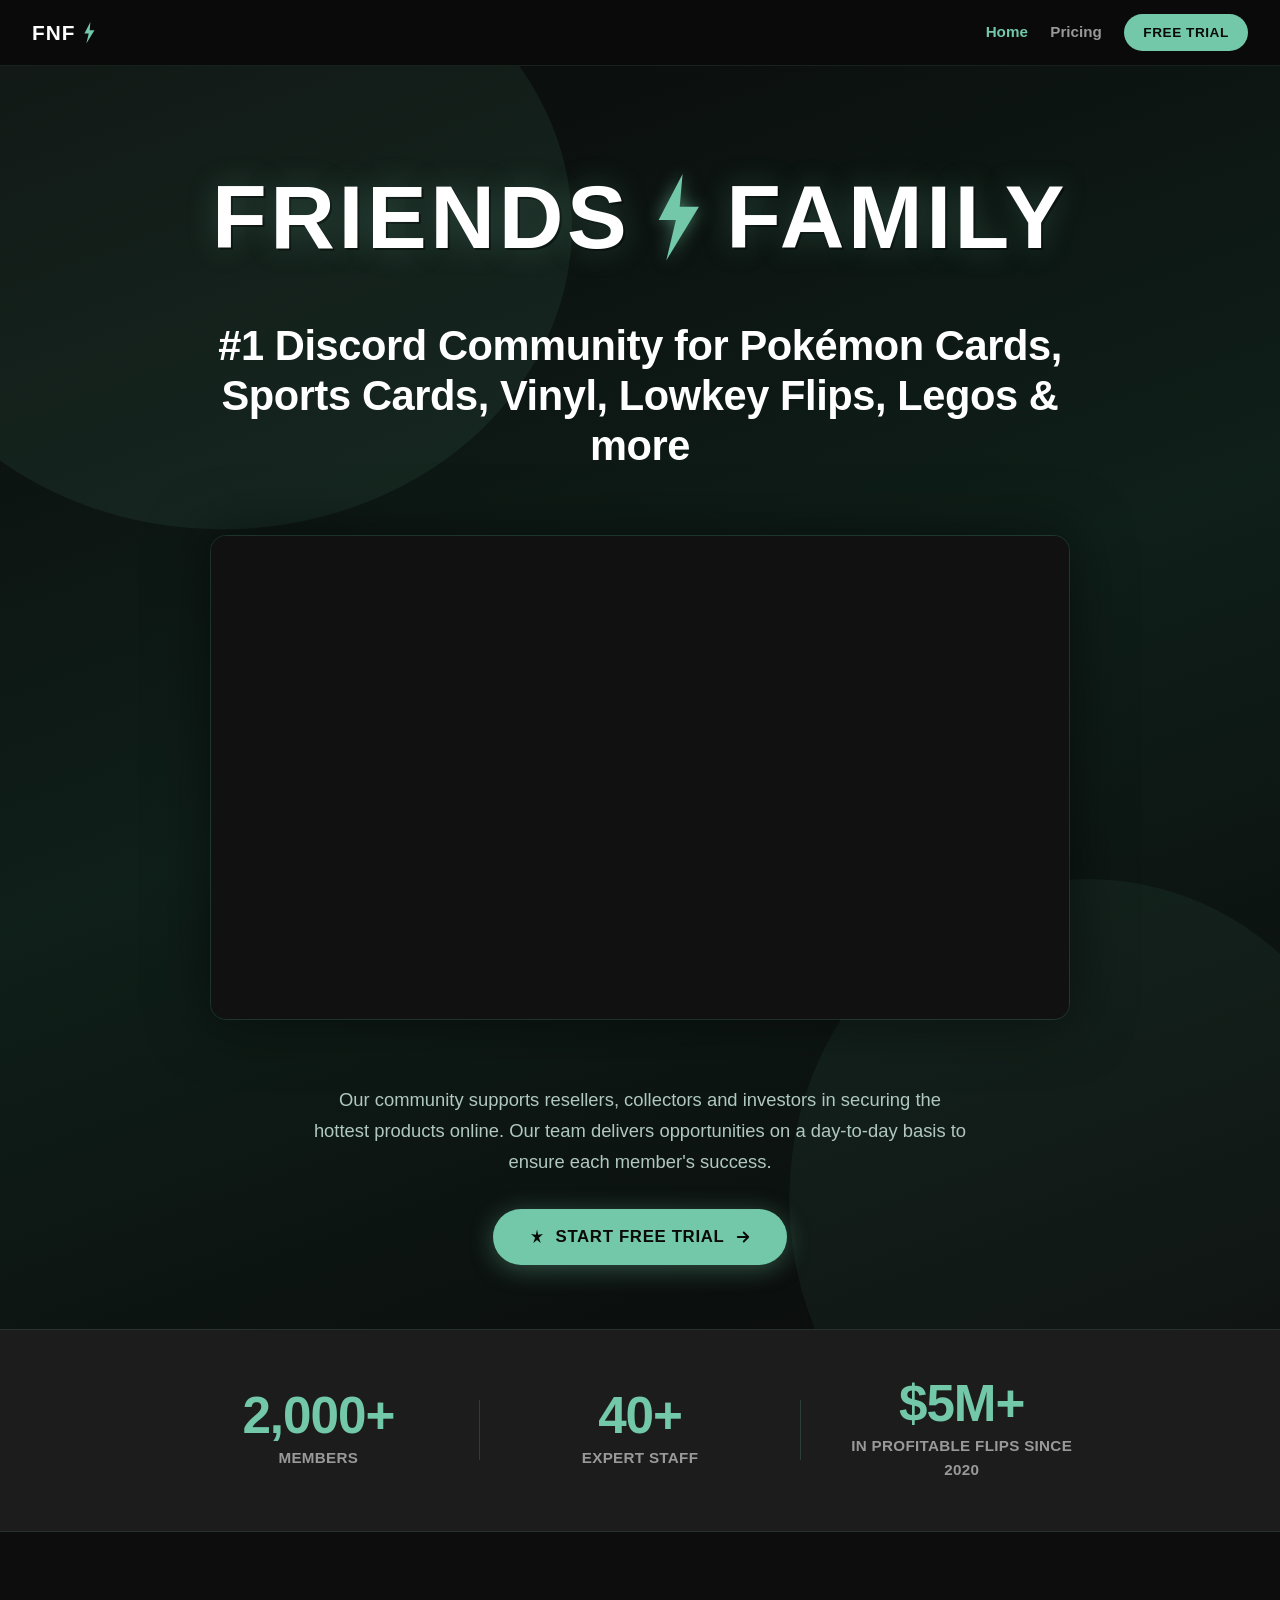
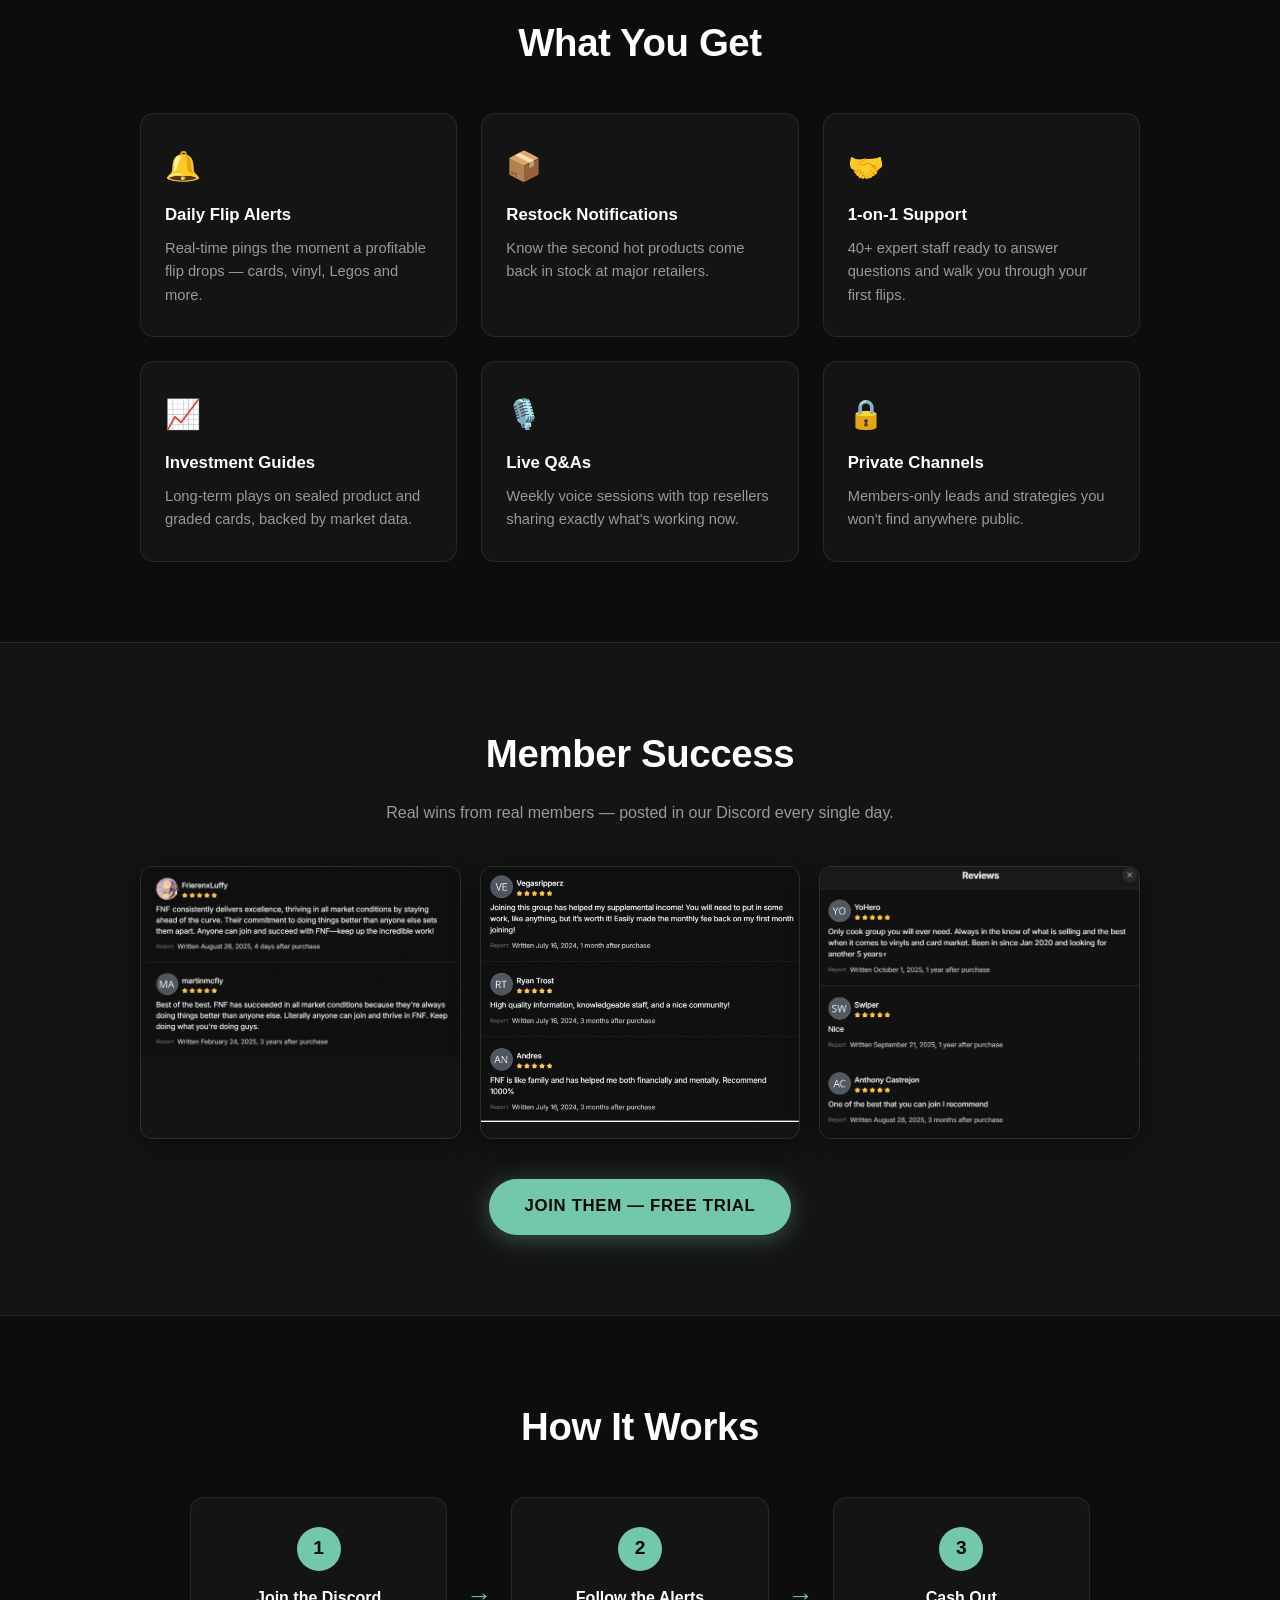
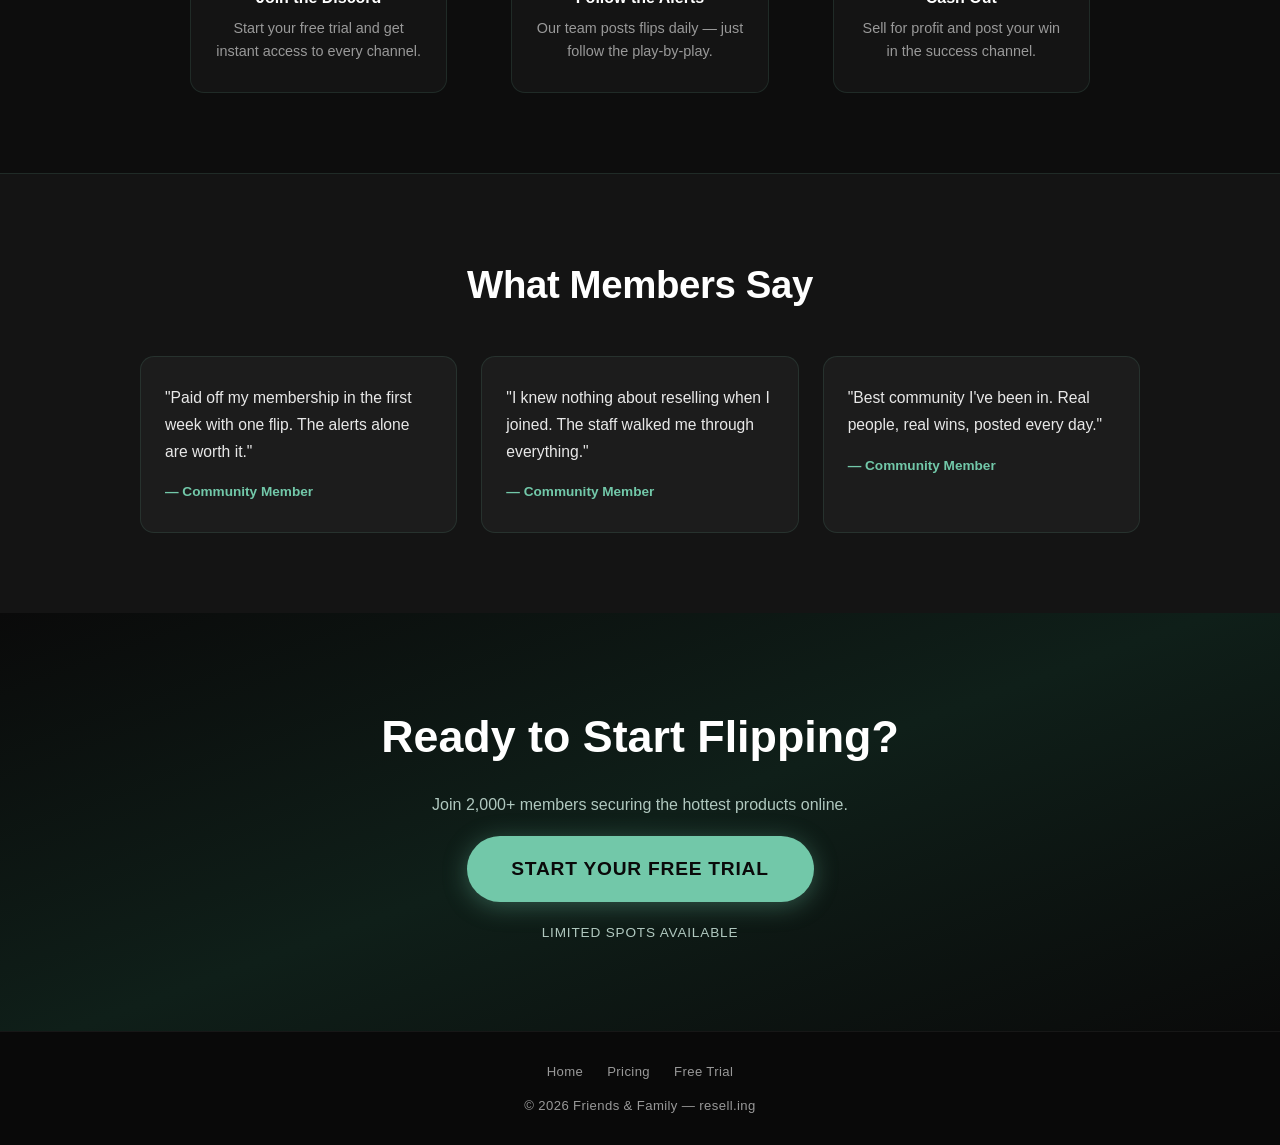
==== commit 65a689de: "Embed community YouTube video in hero" ====
--- a/index.html
+++ b/index.html
@@ -56,12 +56,14 @@
       <!-- Video -->
       <div class="hero-video-wrapper">
         <div class="video-wrapper">
-          <div class="video-placeholder">
-            <svg class="play-icon" viewBox="0 0 80 80" xmlns="http://www.w3.org/2000/svg" aria-hidden="true">
-              <circle cx="40" cy="40" r="38" fill="rgba(114,200,169,0.15)" stroke="#72c8a9" stroke-width="2"/>
-              <polygon points="32,22 32,58 62,40" fill="#72c8a9"/>
-            </svg>
-          </div>
+          <iframe
+            class="video-embed"
+            src="https://www.youtube-nocookie.com/embed/oEtG5FWEf_s"
+            title="Friends &amp; Family — Community Video"
+            frameborder="0"
+            allow="accelerometer; autoplay; clipboard-write; encrypted-media; gyroscope; picture-in-picture; web-share"
+            allowfullscreen>
+          </iframe>
         </div>
       </div>
 
--- a/style.css
+++ b/style.css
@@ -260,21 +260,13 @@
   box-shadow: 0 0 60px rgba(0,0,0,0.5);
 }
 
-.video-placeholder {
+.video-embed {
   width: 100%;
   aspect-ratio: 16 / 9;
-  background: linear-gradient(135deg, #111 0%, #1a2820 100%);
-  display: flex;
-  align-items: center;
-  justify-content: center;
-}
-
-.play-icon {
-  width: clamp(60px, 10vw, 100px);
-  cursor: pointer;
-  transition: transform 0.2s ease;
-}
-.play-icon:hover { transform: scale(1.08); }
+  display: block;
+  border: 0;
+  background: #111;
+}
 
 /* ===========================
    STATS STRIP
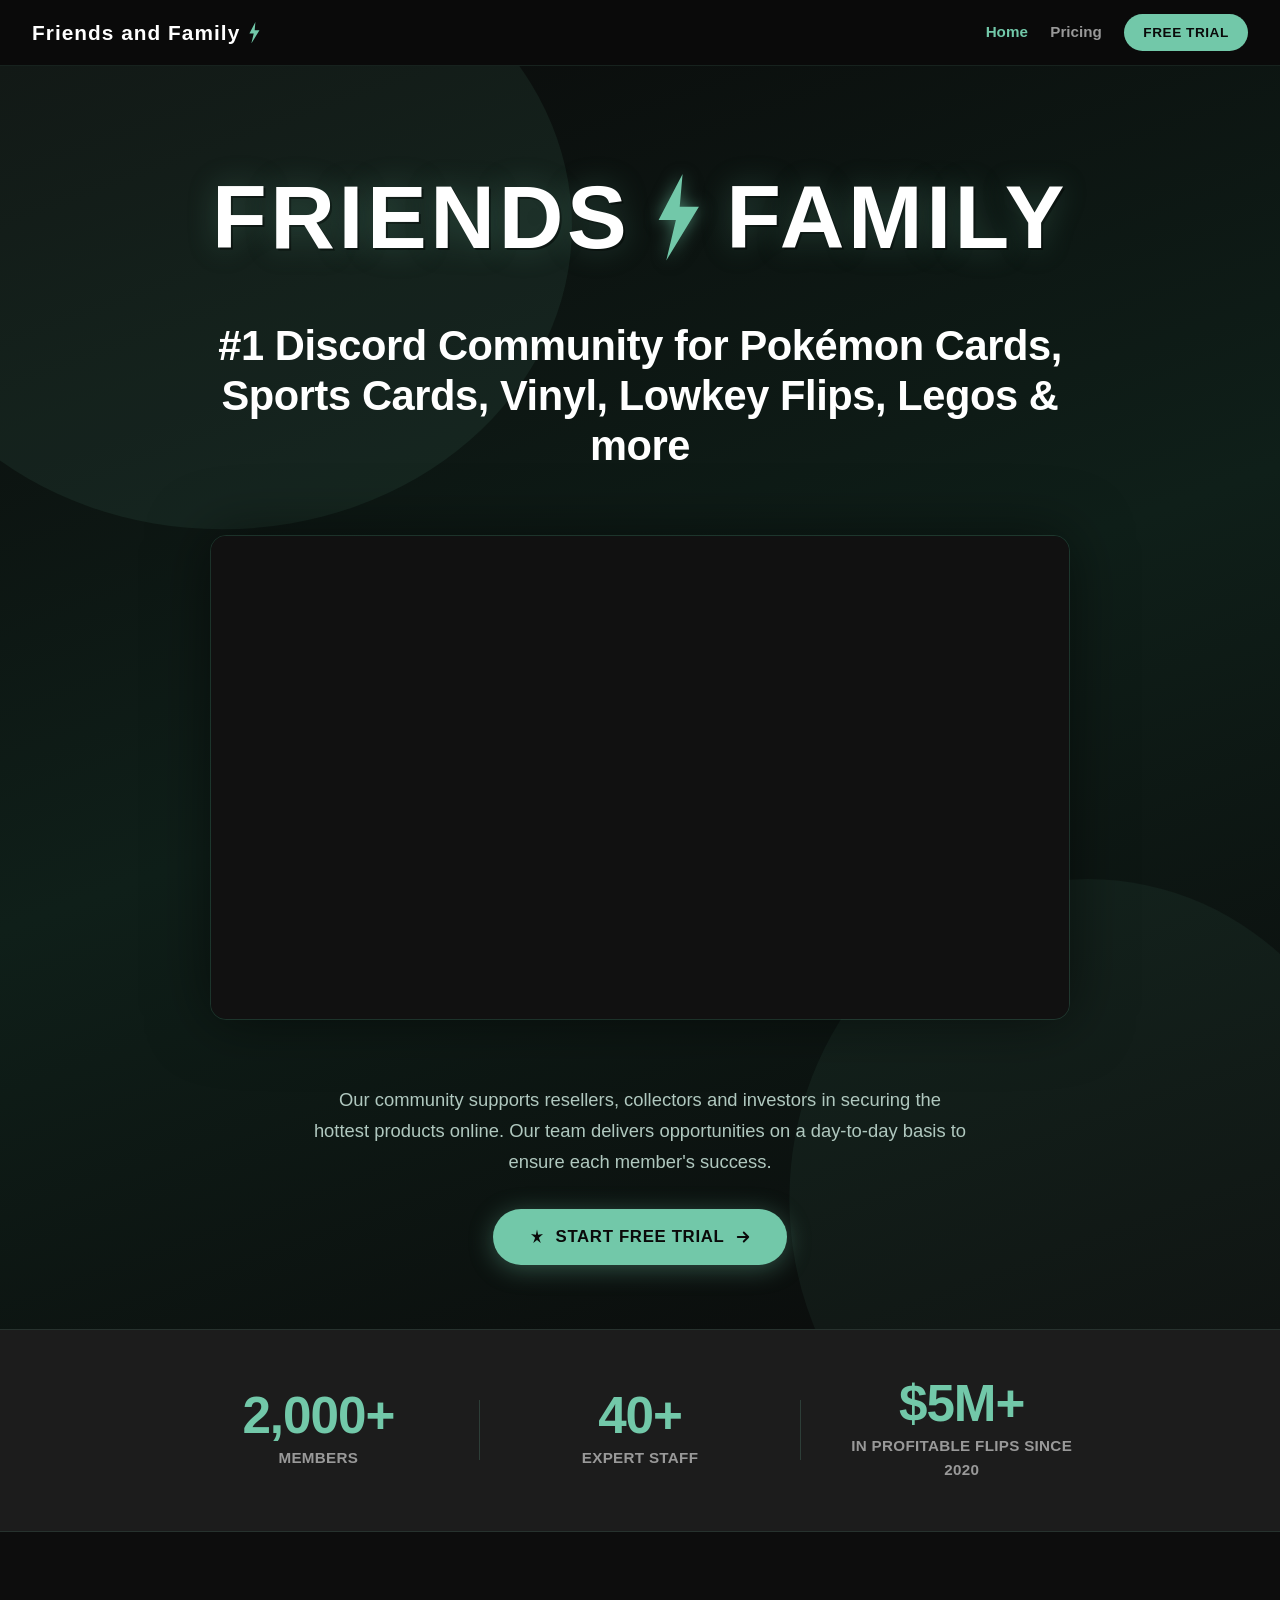
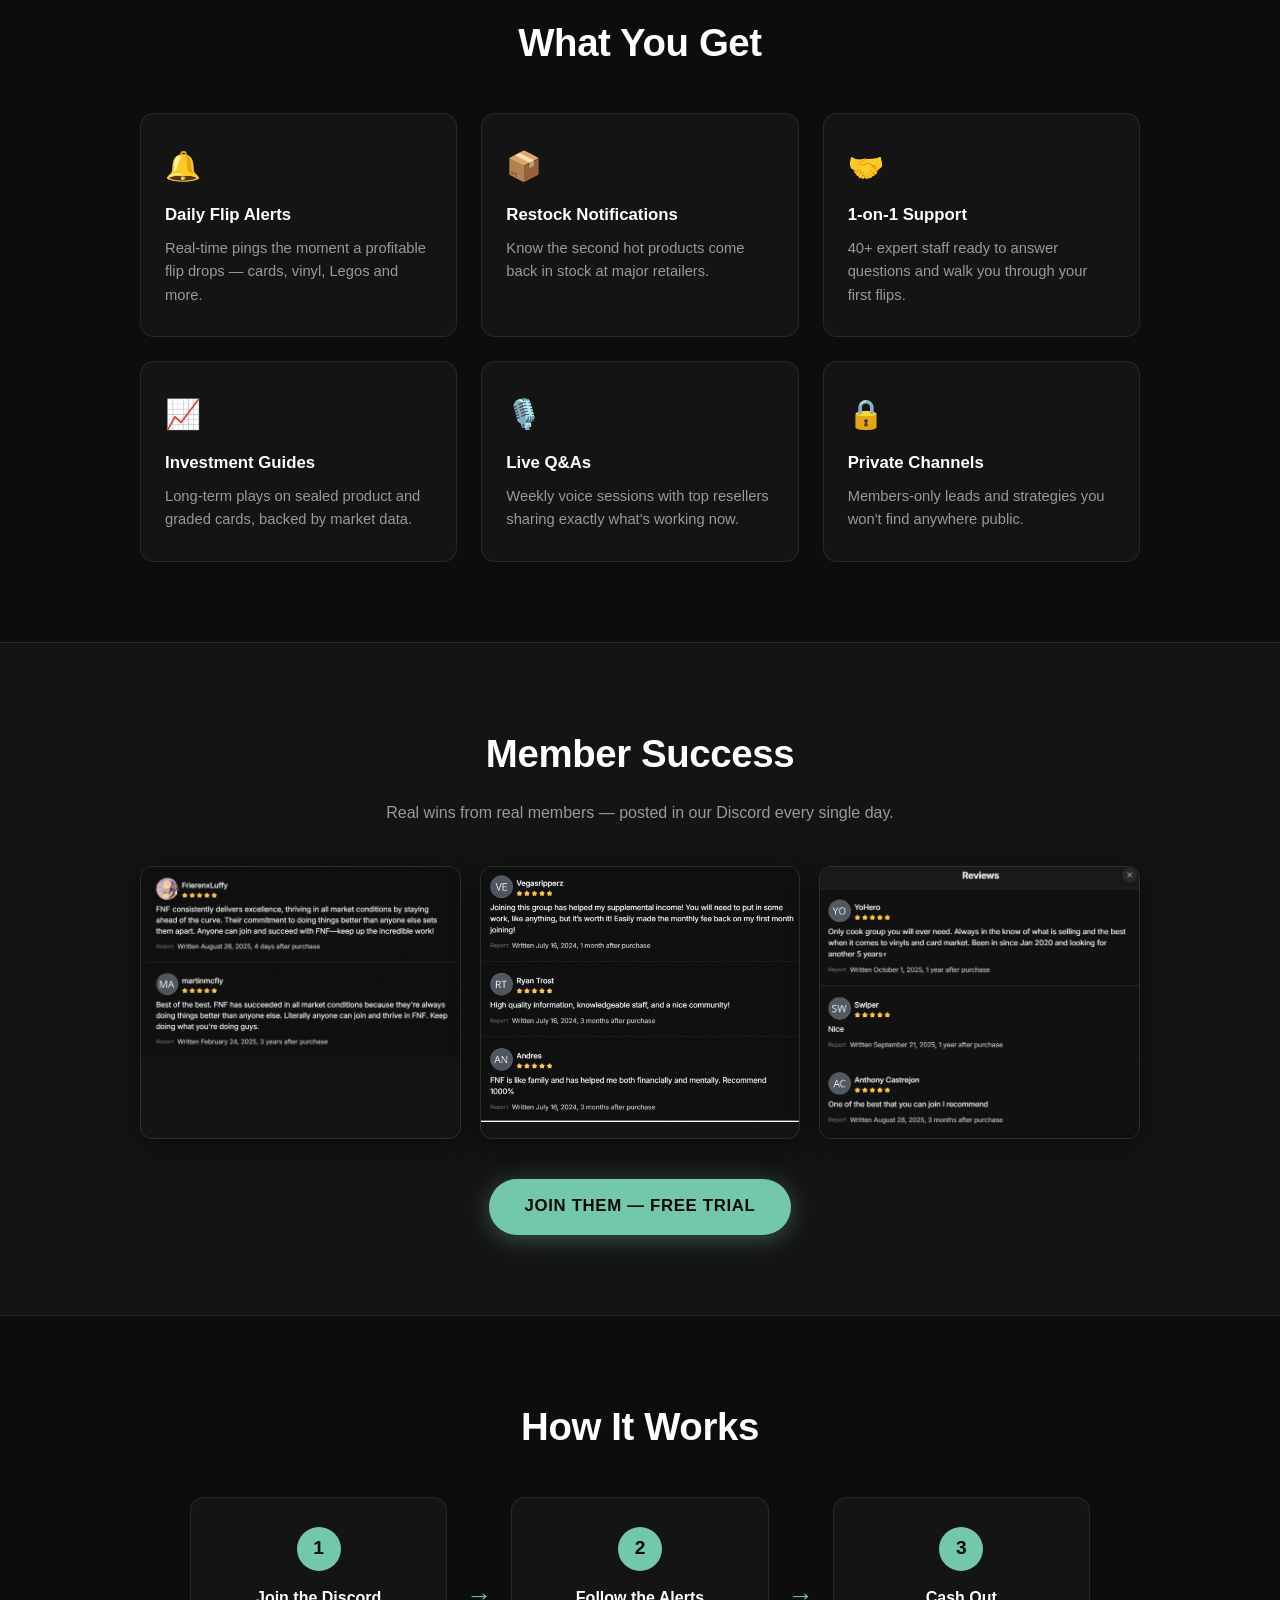
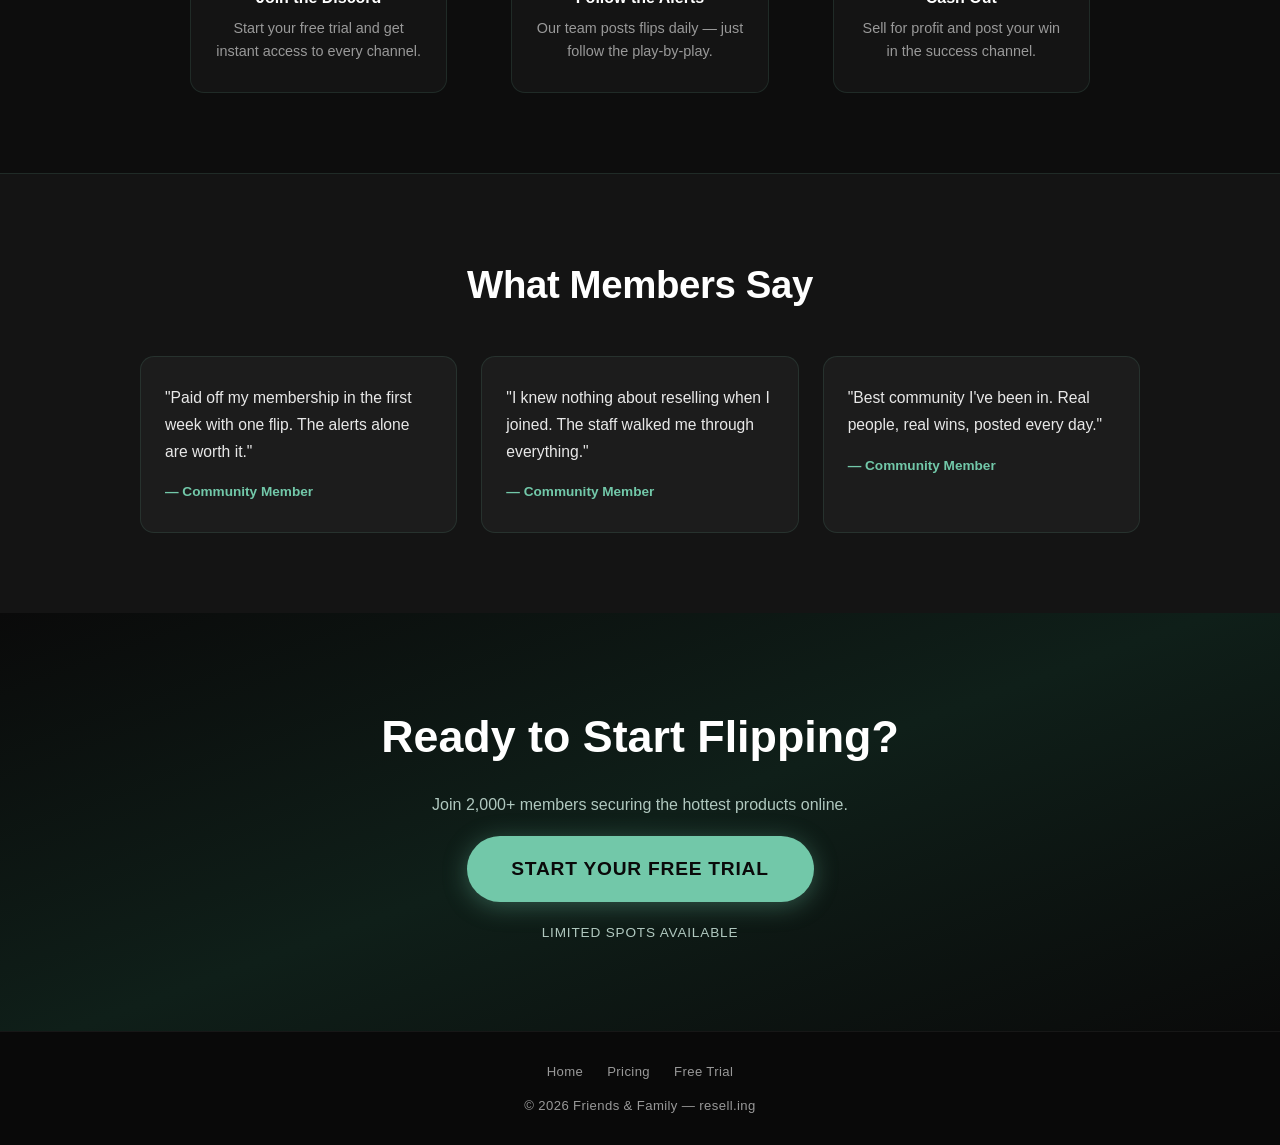
==== commit c5f23f50: "Change nav wordmark from FNF to Friends and Family" ====
--- a/index.html
+++ b/index.html
@@ -16,7 +16,7 @@
   <!-- ===== NAV ===== -->
   <nav class="site-nav">
     <a class="nav-brand" href="index.html">
-      <span class="nav-brand-word">FNF</span>
+      <span class="nav-brand-word">Friends and Family</span>
       <svg class="nav-bolt" viewBox="0 0 60 90" xmlns="http://www.w3.org/2000/svg" aria-hidden="true">
         <polygon points="35,0 10,48 28,48 18,90 52,34 32,34" />
       </svg>
